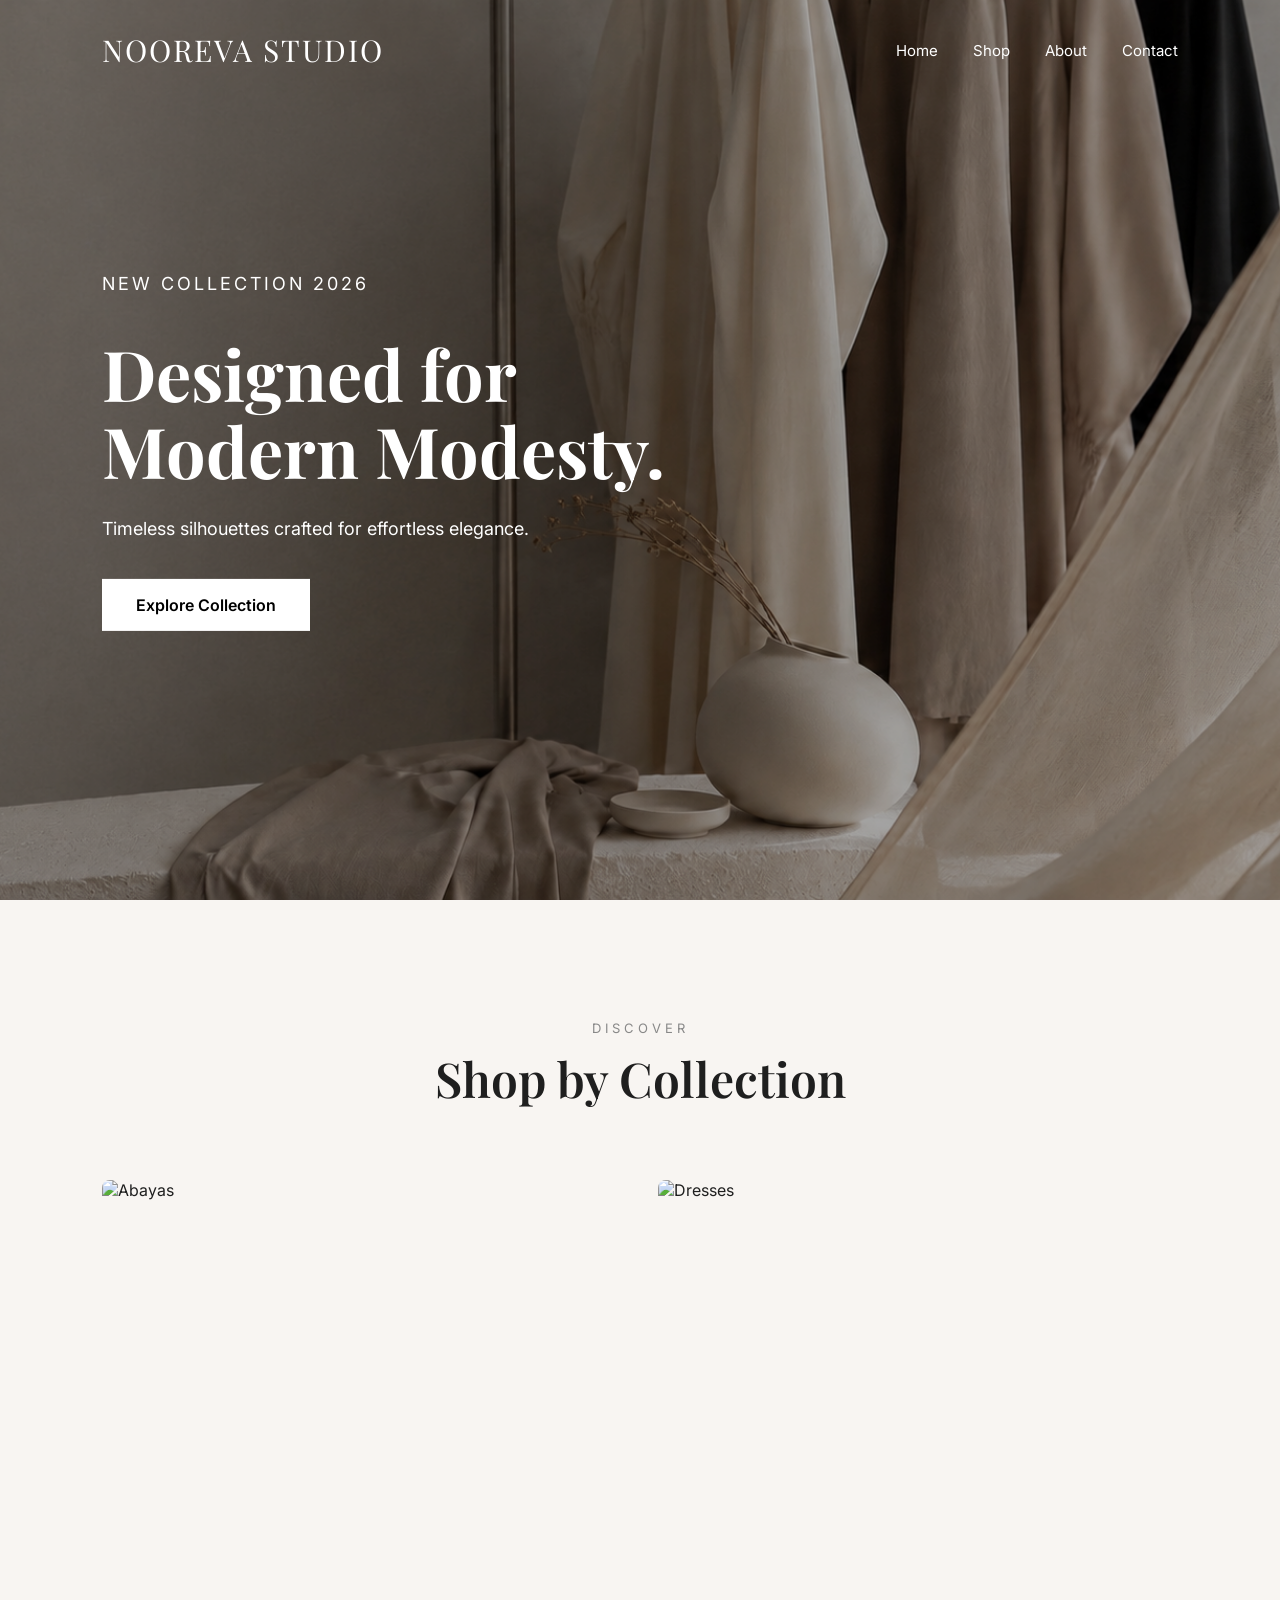
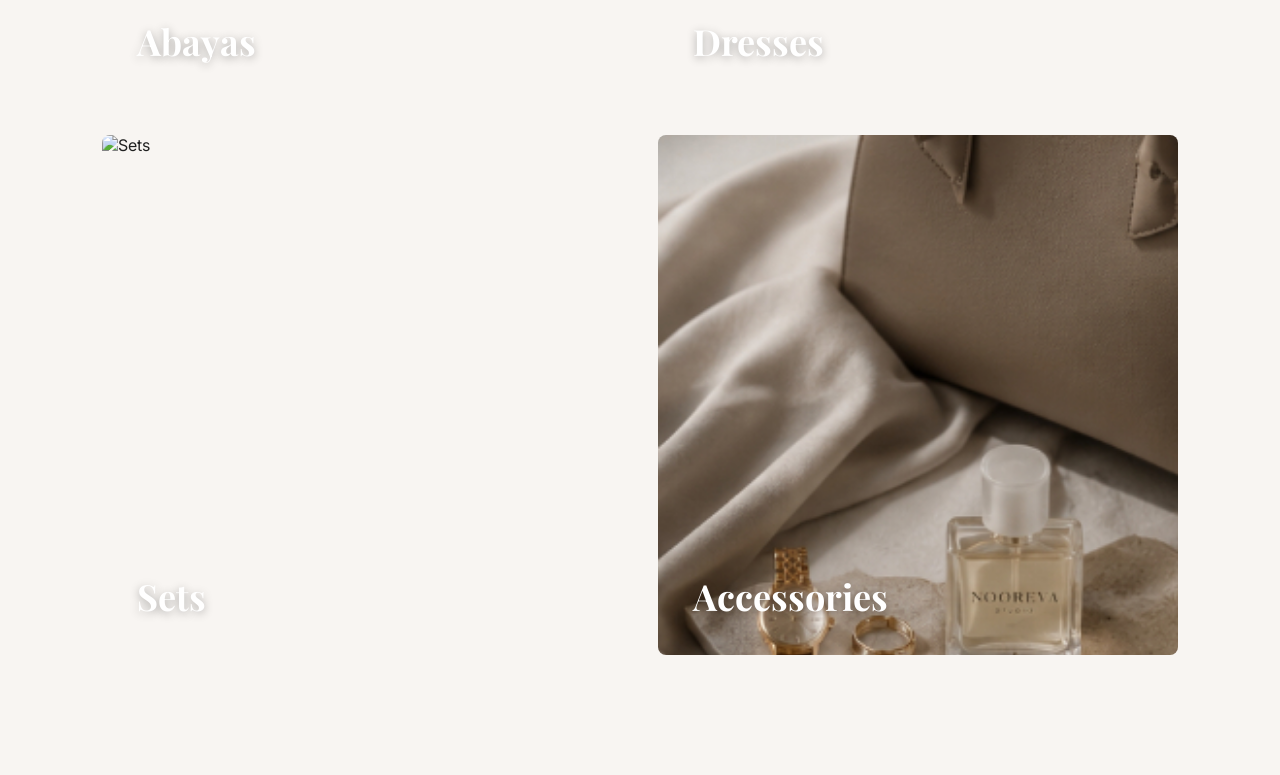
==== index.html @ ee617f83 "Update image sources for collection items" ====
<!DOCTYPE html>
<html lang="en">
<head>
    <meta charset="UTF-8">
    <meta name="viewport" content="width=device-width, initial-scale=1.0">

    <title>Nooreva Studio | Modern Modesty</title>

    <link rel="preconnect" href="https://fonts.googleapis.com">
    <link rel="preconnect" href="https://fonts.gstatic.com" crossorigin>

    <link href="https://fonts.googleapis.com/css2?family=Inter:wght@300;400;500;600&family=Playfair+Display:wght@500;600;700&display=swap" rel="stylesheet">

    <link rel="stylesheet" href="style.css">
</head>

<body>

<header>

    <div class="logo">
        NOOREVA STUDIO
    </div>

    <nav>

        <a href="index.html">Home</a>

        <a href="shop.html">Shop</a>

        <a href="about.html">About</a>

        <a href="contact.html">Contact</a>

    </nav>

</header>

<section class="hero">

    <img src="images/hero.jpg" class="hero-image">

    <div class="overlay"></div>

    <div class="hero-content">

        <p class="small-text">
            NEW COLLECTION 2026
        </p>

        <h1>
            Designed for Modern Modesty.
        </h1>

        <p>
            Timeless silhouettes crafted for effortless elegance.
        </p>

        <a href="shop.html" class="button">
            Explore Collection
        </a>

    </div>

</section>
<section class="collections">

    <div class="section-title">

        <p>DISCOVER</p>

        <h2>Shop by Collection</h2>

    </div>

    <div class="collection-grid">

        <div class="collection-card">
            <img src="images/collection1.jpg" alt="Abayas">
            <div class="collection-text">
                <h3>Abayas</h3>
            </div>
        </div>

        <div class="collection-card">
            <img src="images/collection2.jpg" alt="Dresses">
            <div class="collection-text">
                <h3>Dresses</h3>
            </div>
        </div>

        <div class="collection-card">
            <img src="images/collection3.jpg" alt="Sets">
            <div class="collection-text">
                <h3>Sets</h3>
            </div>
        </div>

        <div class="collection-card">
            <img src="images/collection4.jpg" alt="Accessories">
            <div class="collection-text">
                <h3>Accessories</h3>
            </div>
        </div>

    </div>

</section>
</body>
</html>
---- style.css ----
*{
margin:0;
padding:0;
box-sizing:border-box;
}

body{

font-family:Inter,sans-serif;

background:#F8F5F2;

color:#1F1F1F;

}

header{

position:absolute;

width:100%;

display:flex;

justify-content:space-between;

align-items:center;

padding:30px 8%;

z-index:100;

}

.logo{

font-family:"Playfair Display",serif;

font-size:30px;

letter-spacing:2px;

color:white;

}

nav{

display:flex;

gap:35px;

}

nav a{

text-decoration:none;

color:white;

font-size:15px;

transition:.3s;

}

nav a:hover{

opacity:.7;

}

.hero{

position:relative;

height:100vh;

overflow:hidden;

}

.hero-image{

width:100%;

height:100%;

object-fit:cover;

}

.overlay{

position:absolute;

inset:0;

background:rgba(0,0,0,.35);

}

.hero-content{

position:absolute;

top:50%;

left:8%;

transform:translateY(-50%);

max-width:650px;

color:white;

}

.small-text{

letter-spacing:3px;

margin-bottom:20px;

font-size:13px;

}

.hero h1{

font-family:"Playfair Display",serif;

font-size:70px;

line-height:1.1;

margin-bottom:25px;

}

.hero p{

font-size:18px;

margin-bottom:35px;

line-height:1.7;

}

.button{

display:inline-block;

padding:16px 34px;

background:white;

color:black;

text-decoration:none;

font-weight:600;

transition:.35s;

}

.button:hover{

background:#B08D57;

color:white;

}

@media(max-width:768px){

header{

flex-direction:column;

gap:20px;

}

nav{

gap:15px;

flex-wrap:wrap;

justify-content:center;

}

.hero h1{

font-size:42px;

}

.hero-content{

left:6%;

right:6%;

}

}

/* COLLECTIONS */

.collections{

    padding:120px 8%;

    background:#F8F5F2;

}

.section-title{

    text-align:center;

    margin-bottom:70px;

}

.section-title p{

    letter-spacing:4px;

    font-size:13px;

    color:#888;

    margin-bottom:10px;

}

.section-title h2{

    font-family:"Playfair Display",serif;

    font-size:48px;

    font-weight:600;

}

.collection-grid{

    display:grid;

    grid-template-columns:repeat(2,1fr);

    gap:35px;

}

.collection-card{

    position:relative;

    overflow:hidden;

    cursor:pointer;

    border-radius:8px;

}

.collection-card img{

    width:100%;

    height:520px;

    object-fit:cover;

    transition:.6s;

    display:block;

}

.collection-card:hover img{

    transform:scale(1.08);

}

.collection-text{

    position:absolute;

    left:35px;

    bottom:35px;

    color:white;

}

.collection-text h3{

    font-family:"Playfair Display",serif;

    font-size:36px;

    text-shadow:0 2px 10px rgba(0,0,0,.3);

}

@media(max-width:900px){

.collection-grid{

grid-template-columns:1fr;

}

.collection-card img{

height:420px;

}

}
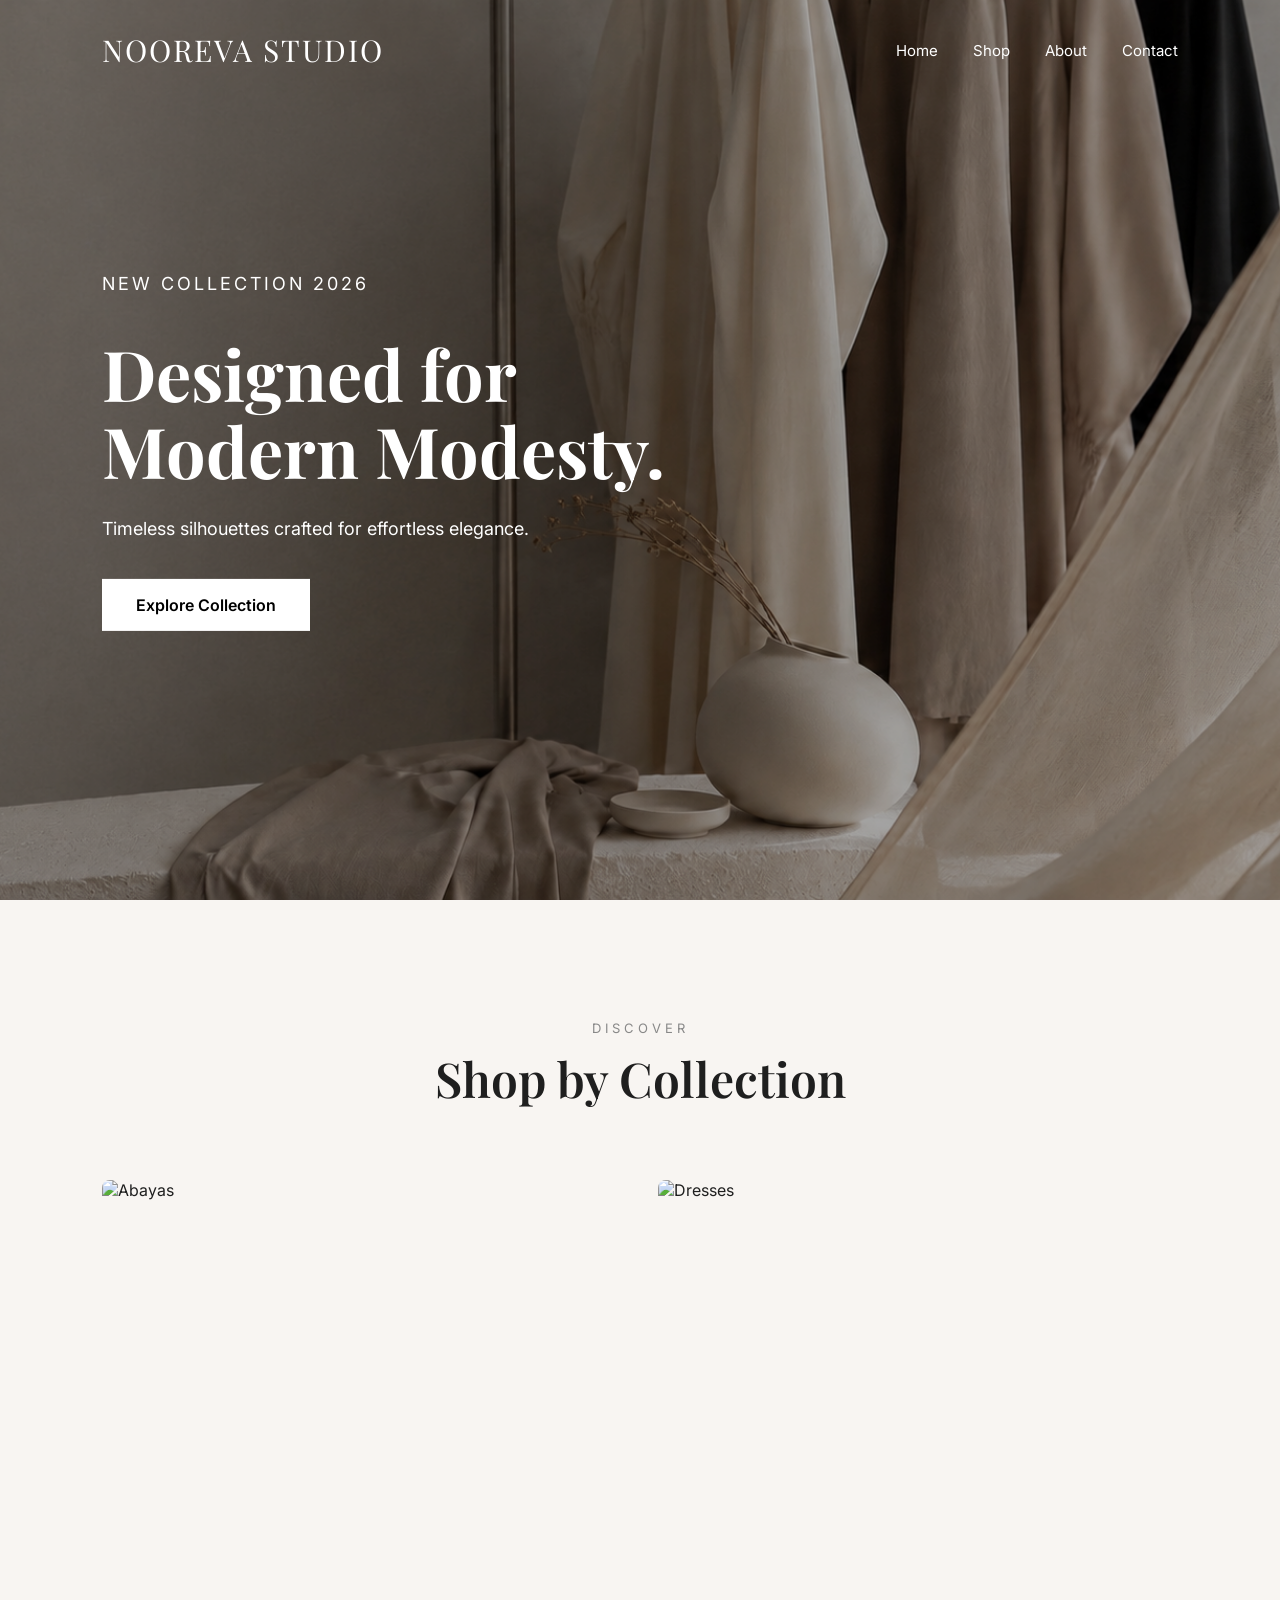
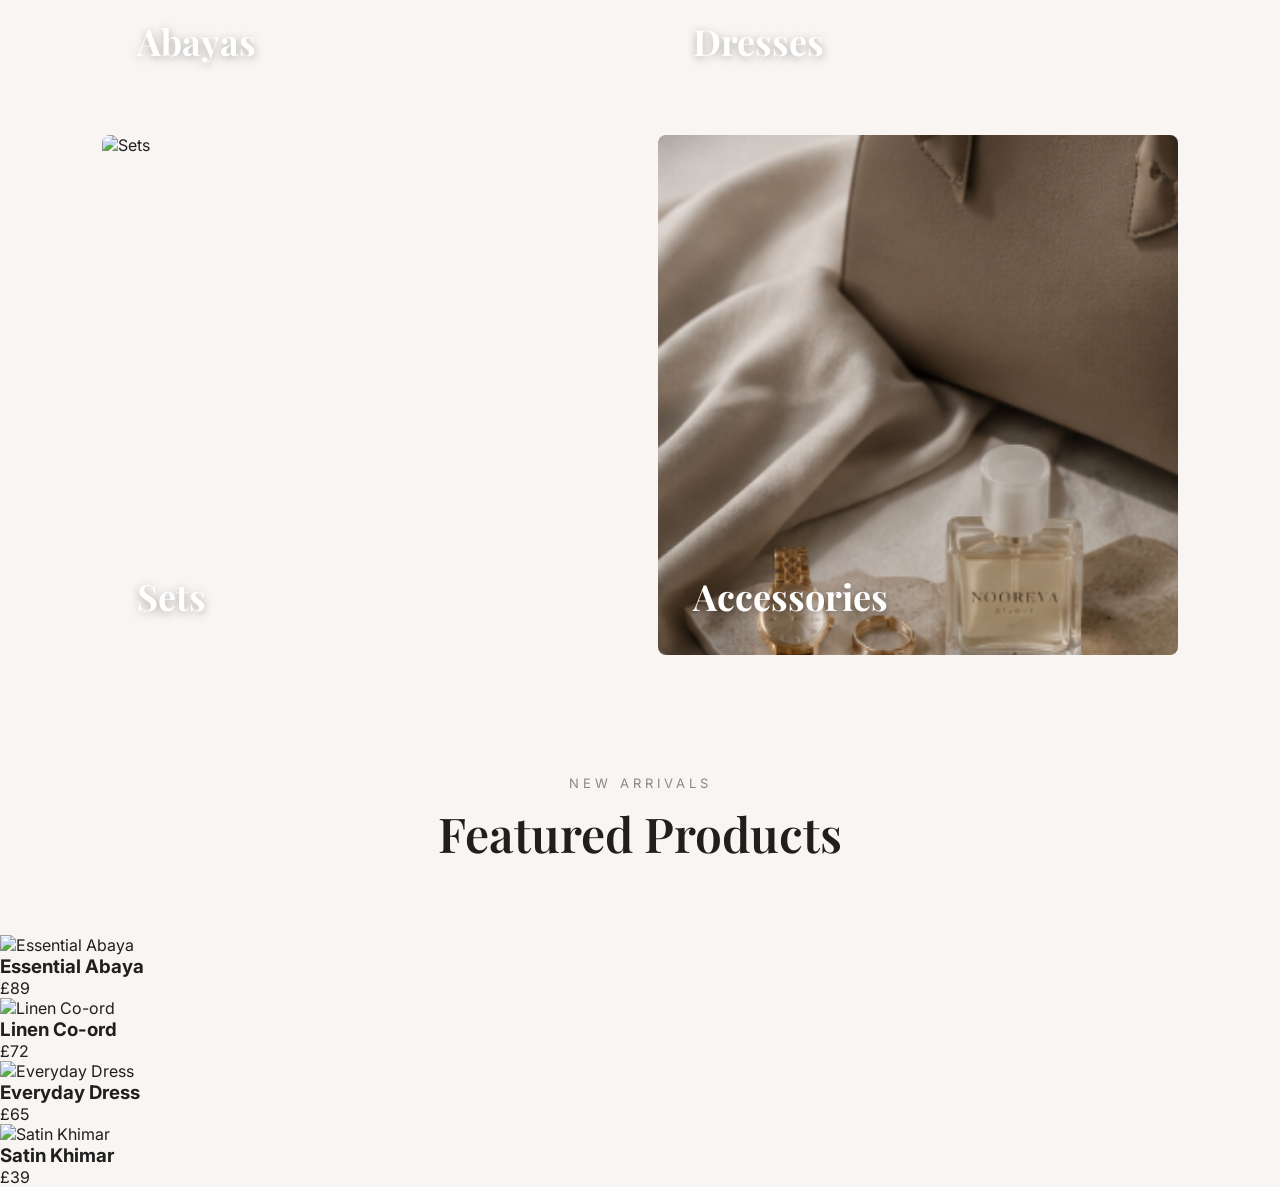
==== commit 1aeeeac5: "Add new arrivals section with featured products" ====
--- a/index.html
+++ b/index.html
@@ -106,5 +106,41 @@
     </div>
 
 </section>
+<section class="products">
+
+    <div class="section-title">
+        <p>NEW ARRIVALS</p>
+        <h2>Featured Products</h2>
+    </div>
+
+    <div class="product-grid">
+
+        <div class="product-card">
+            <img src="images/product1.jpg" alt="Essential Abaya">
+            <h3>Essential Abaya</h3>
+            <p>£89</p>
+        </div>
+
+        <div class="product-card">
+            <img src="images/product2.jpg" alt="Linen Co-ord">
+            <h3>Linen Co-ord</h3>
+            <p>£72</p>
+        </div>
+
+        <div class="product-card">
+            <img src="images/product3.jpg" alt="Everyday Dress">
+            <h3>Everyday Dress</h3>
+            <p>£65</p>
+        </div>
+
+        <div class="product-card">
+            <img src="images/product4.jpg" alt="Satin Khimar">
+            <h3>Satin Khimar</h3>
+            <p>£39</p>
+        </div>
+
+    </div>
+
+</section>
 </body>
 </html>
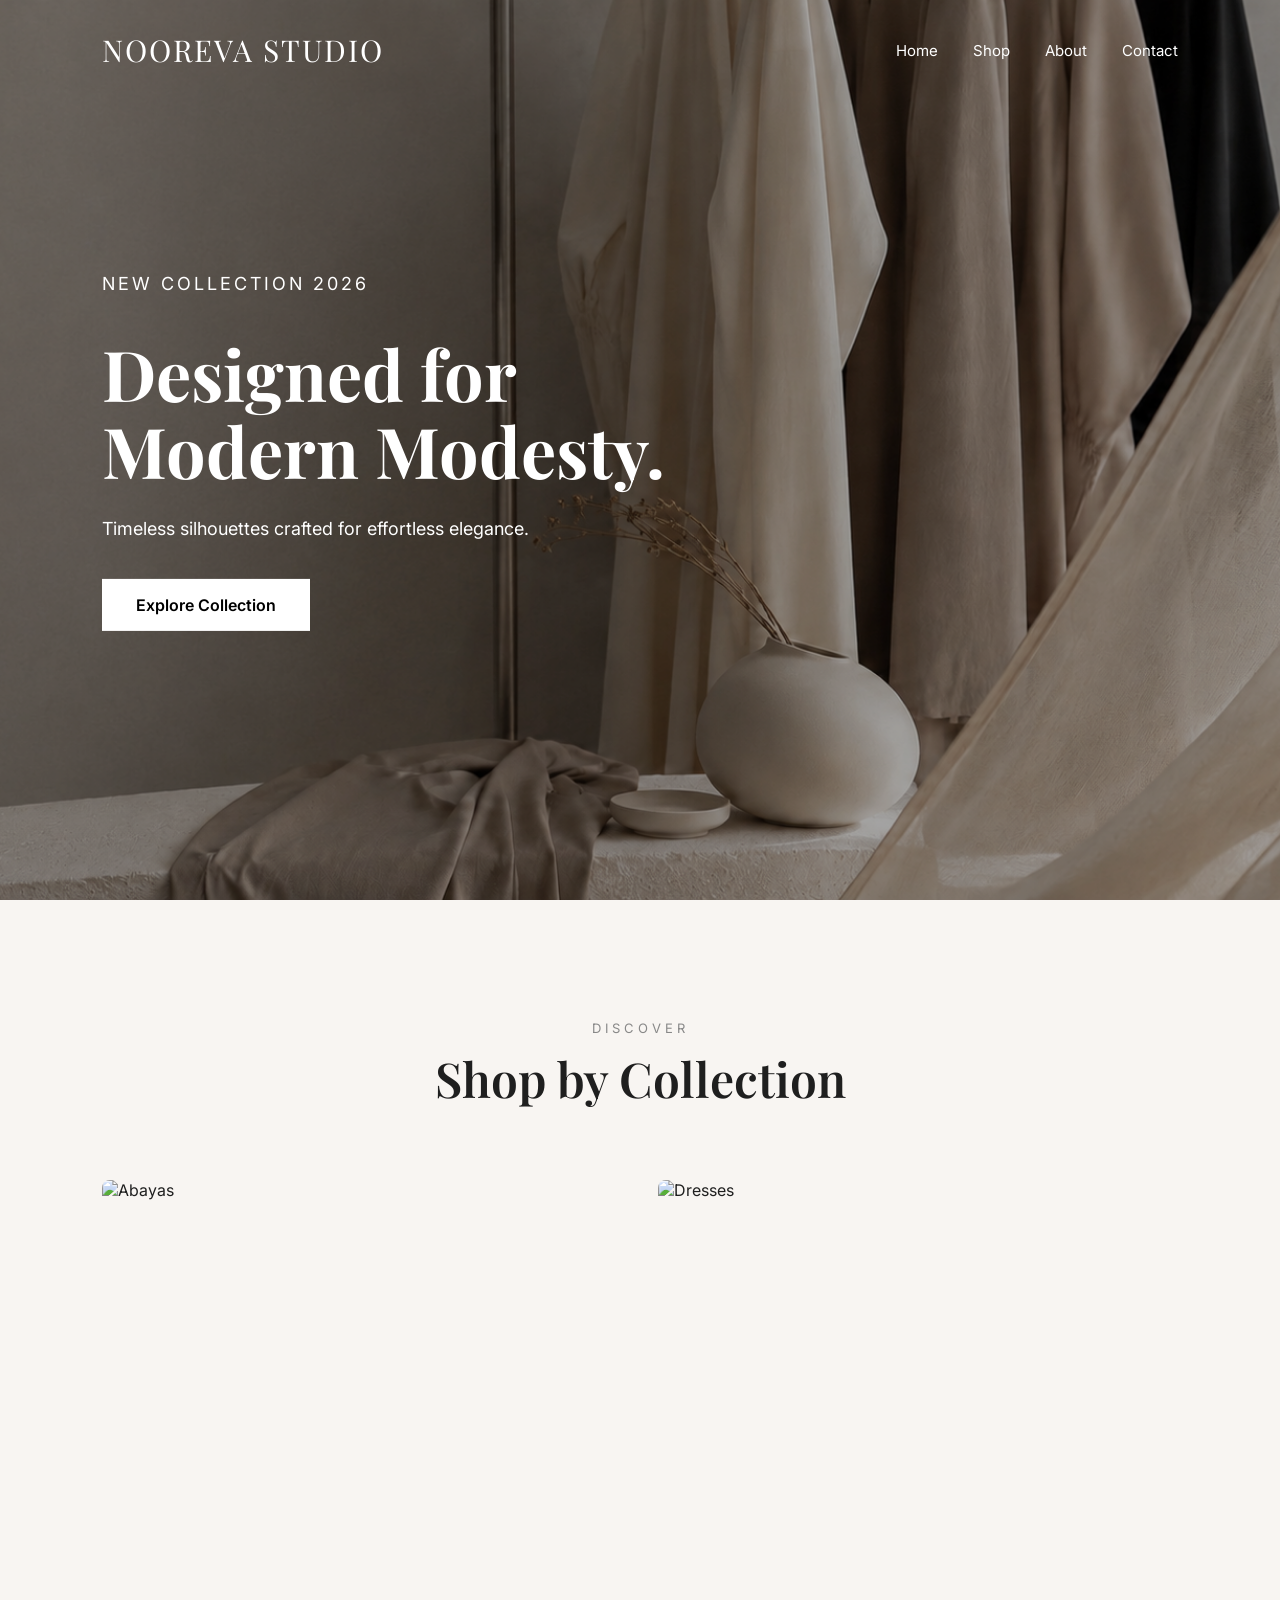
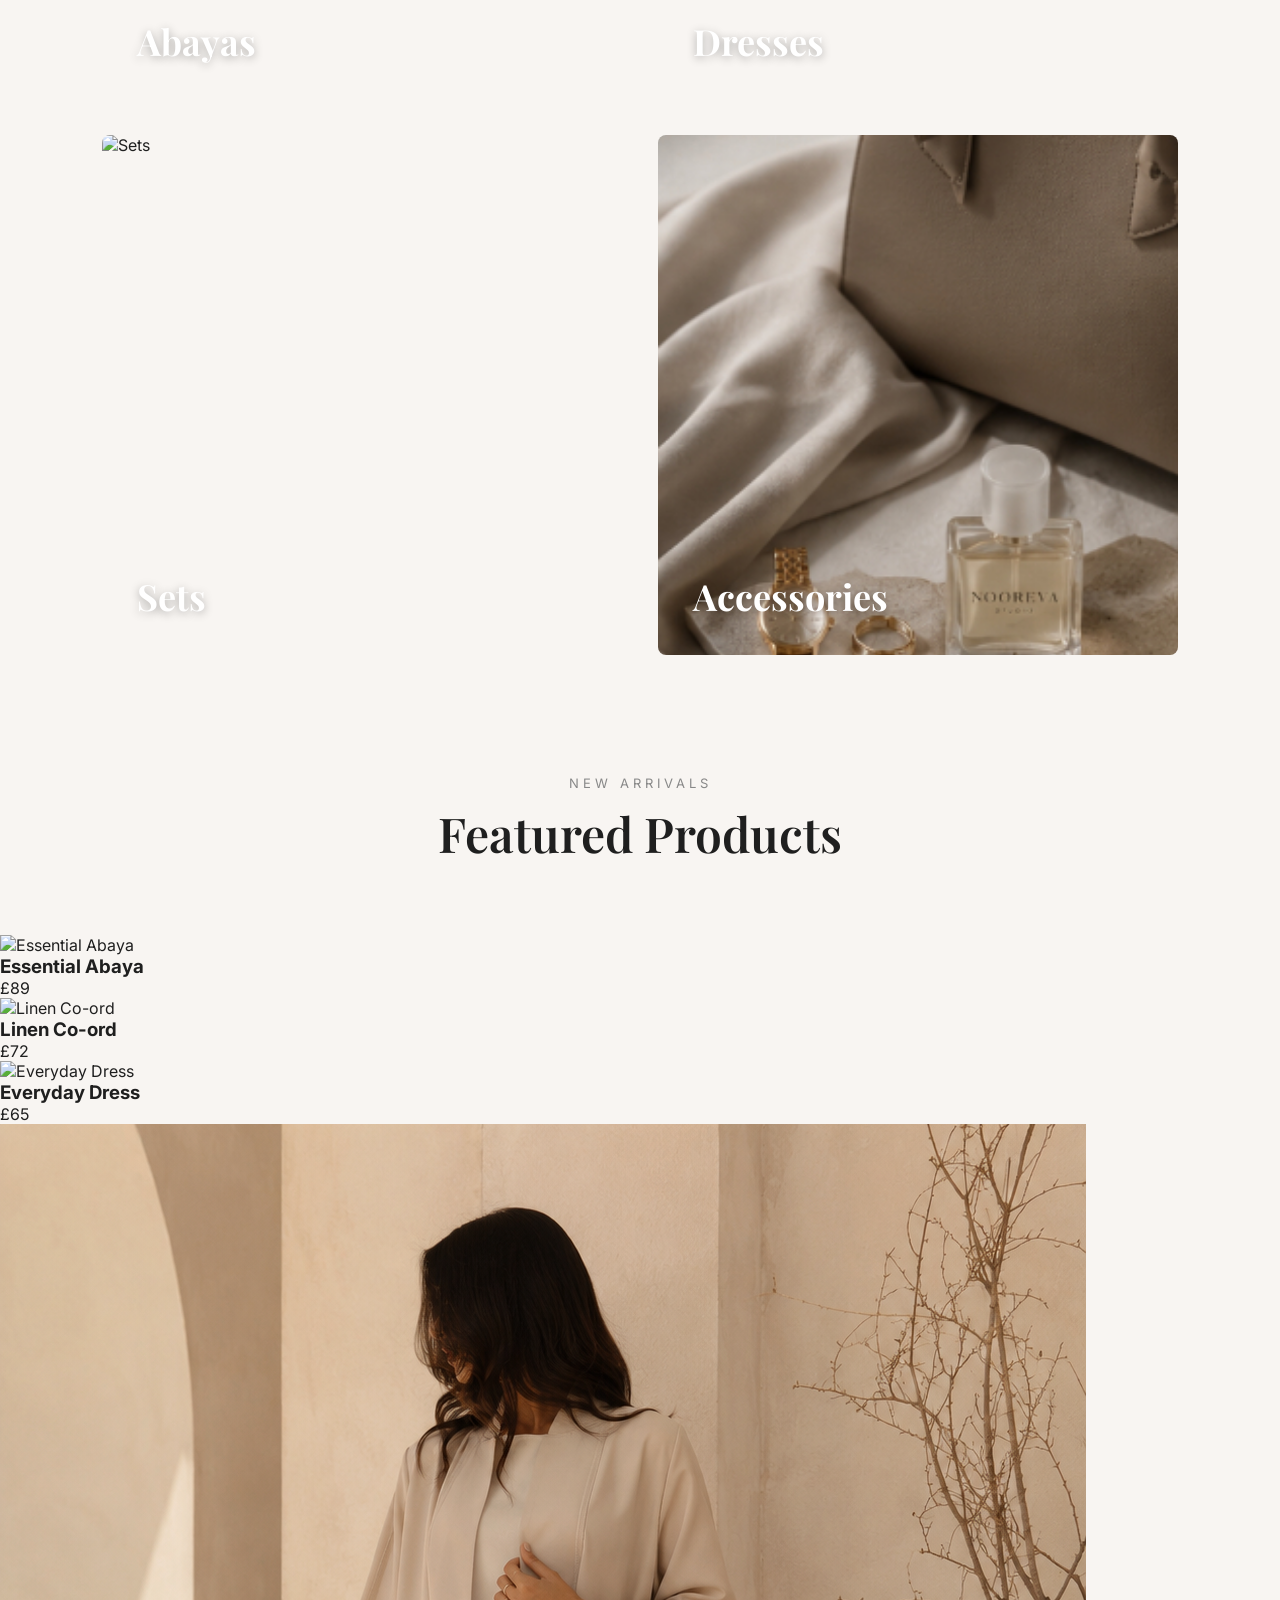
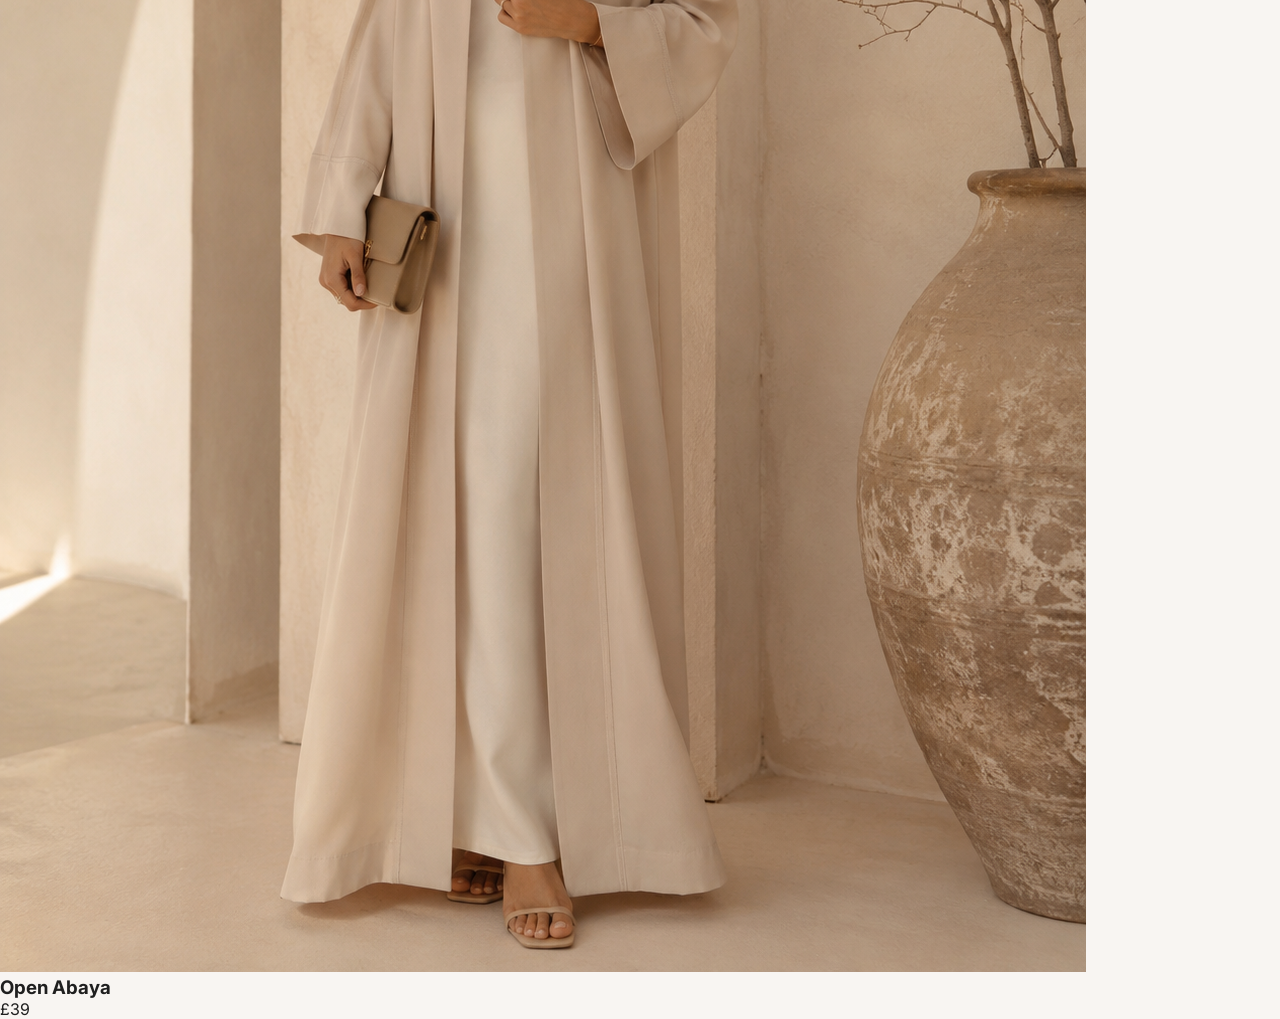
==== commit 03e55283: "Update product images and titles in index.html" ====
--- a/index.html
+++ b/index.html
@@ -116,26 +116,26 @@
     <div class="product-grid">
 
         <div class="product-card">
-            <img src="images/product1.jpg" alt="Essential Abaya">
+            <img src="images/image1.jpg" alt="Essential Abaya">
             <h3>Essential Abaya</h3>
             <p>£89</p>
         </div>
 
         <div class="product-card">
-            <img src="images/product2.jpg" alt="Linen Co-ord">
+            <img src="images/image2.jpg" alt="Linen Co-ord">
             <h3>Linen Co-ord</h3>
             <p>£72</p>
         </div>
 
         <div class="product-card">
-            <img src="images/product3.jpg" alt="Everyday Dress">
+            <img src="images/image3.jpg" alt="Everyday Dress">
             <h3>Everyday Dress</h3>
             <p>£65</p>
         </div>
 
         <div class="product-card">
-            <img src="images/product4.jpg" alt="Satin Khimar">
-            <h3>Satin Khimar</h3>
+            <img src="images/image4.jpg" alt="Open Abaya">
+            <h3>Open Abaya</h3>
             <p>£39</p>
         </div>
 
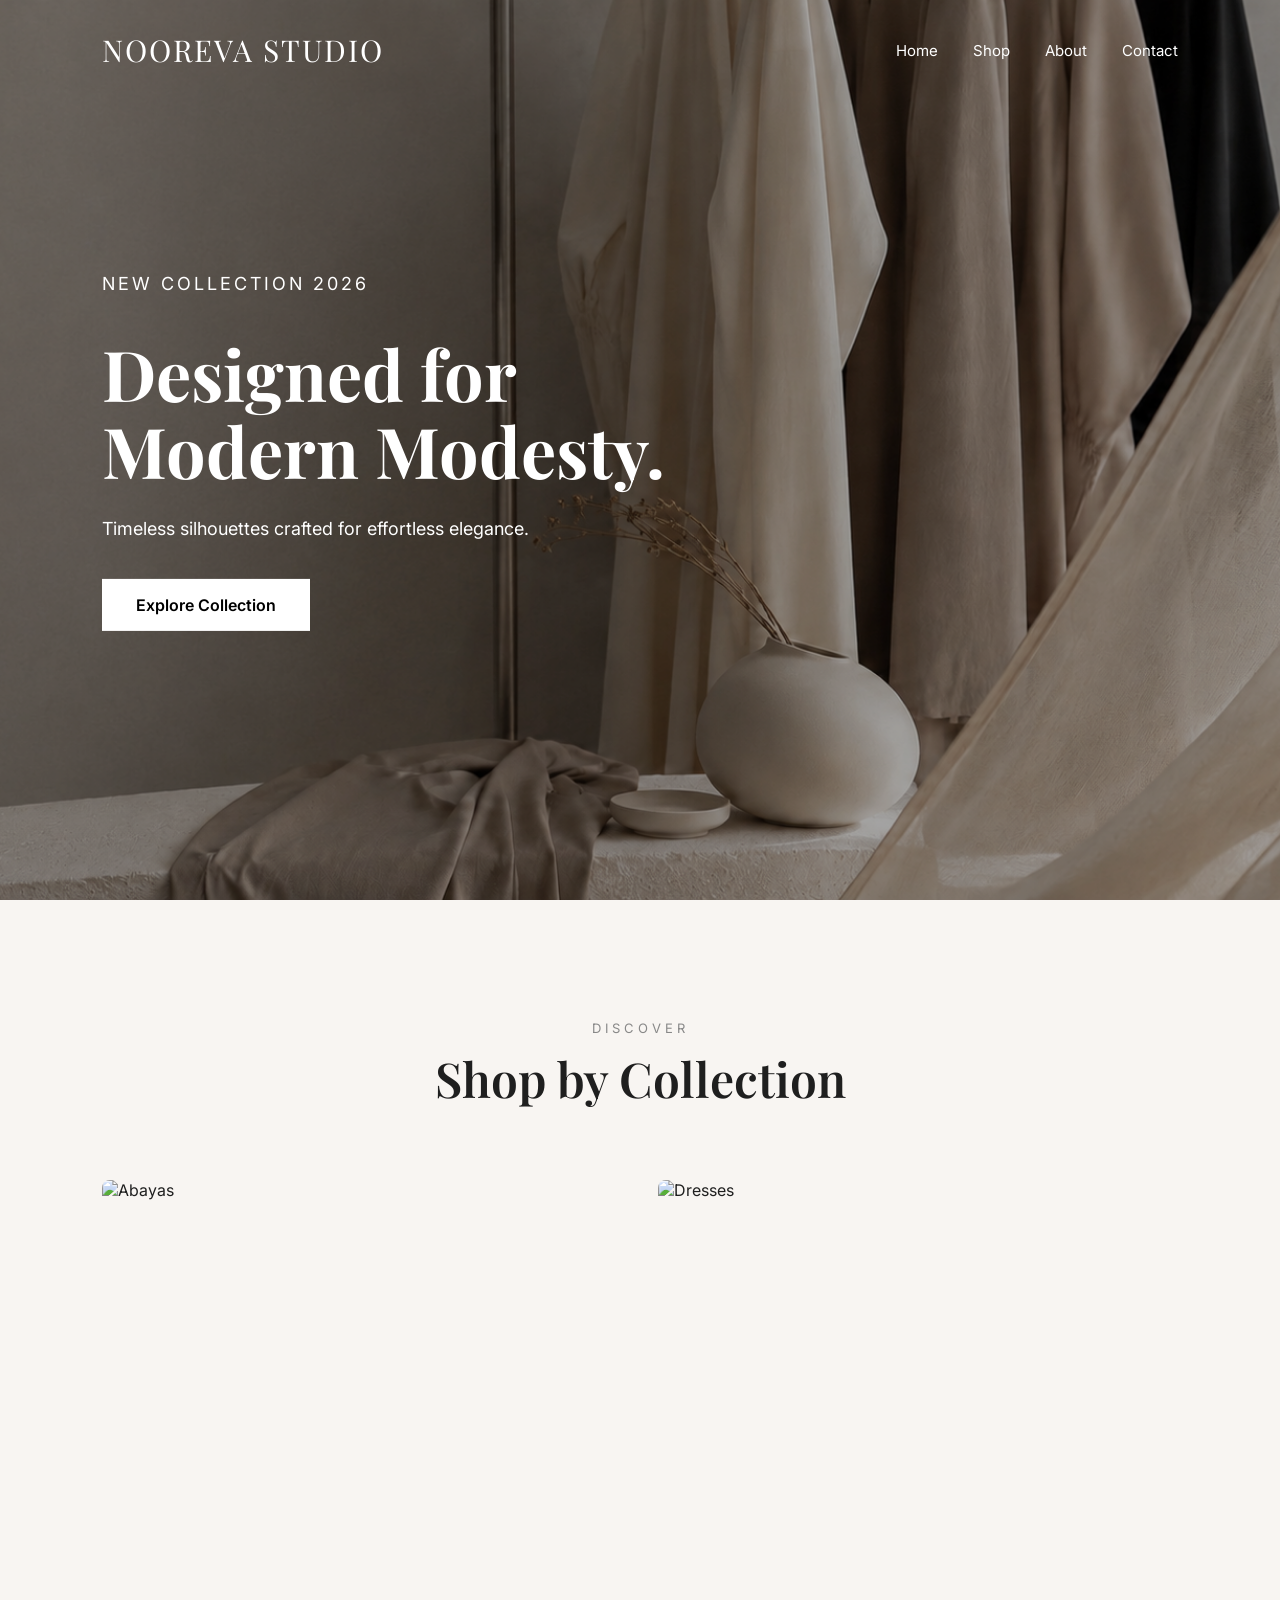
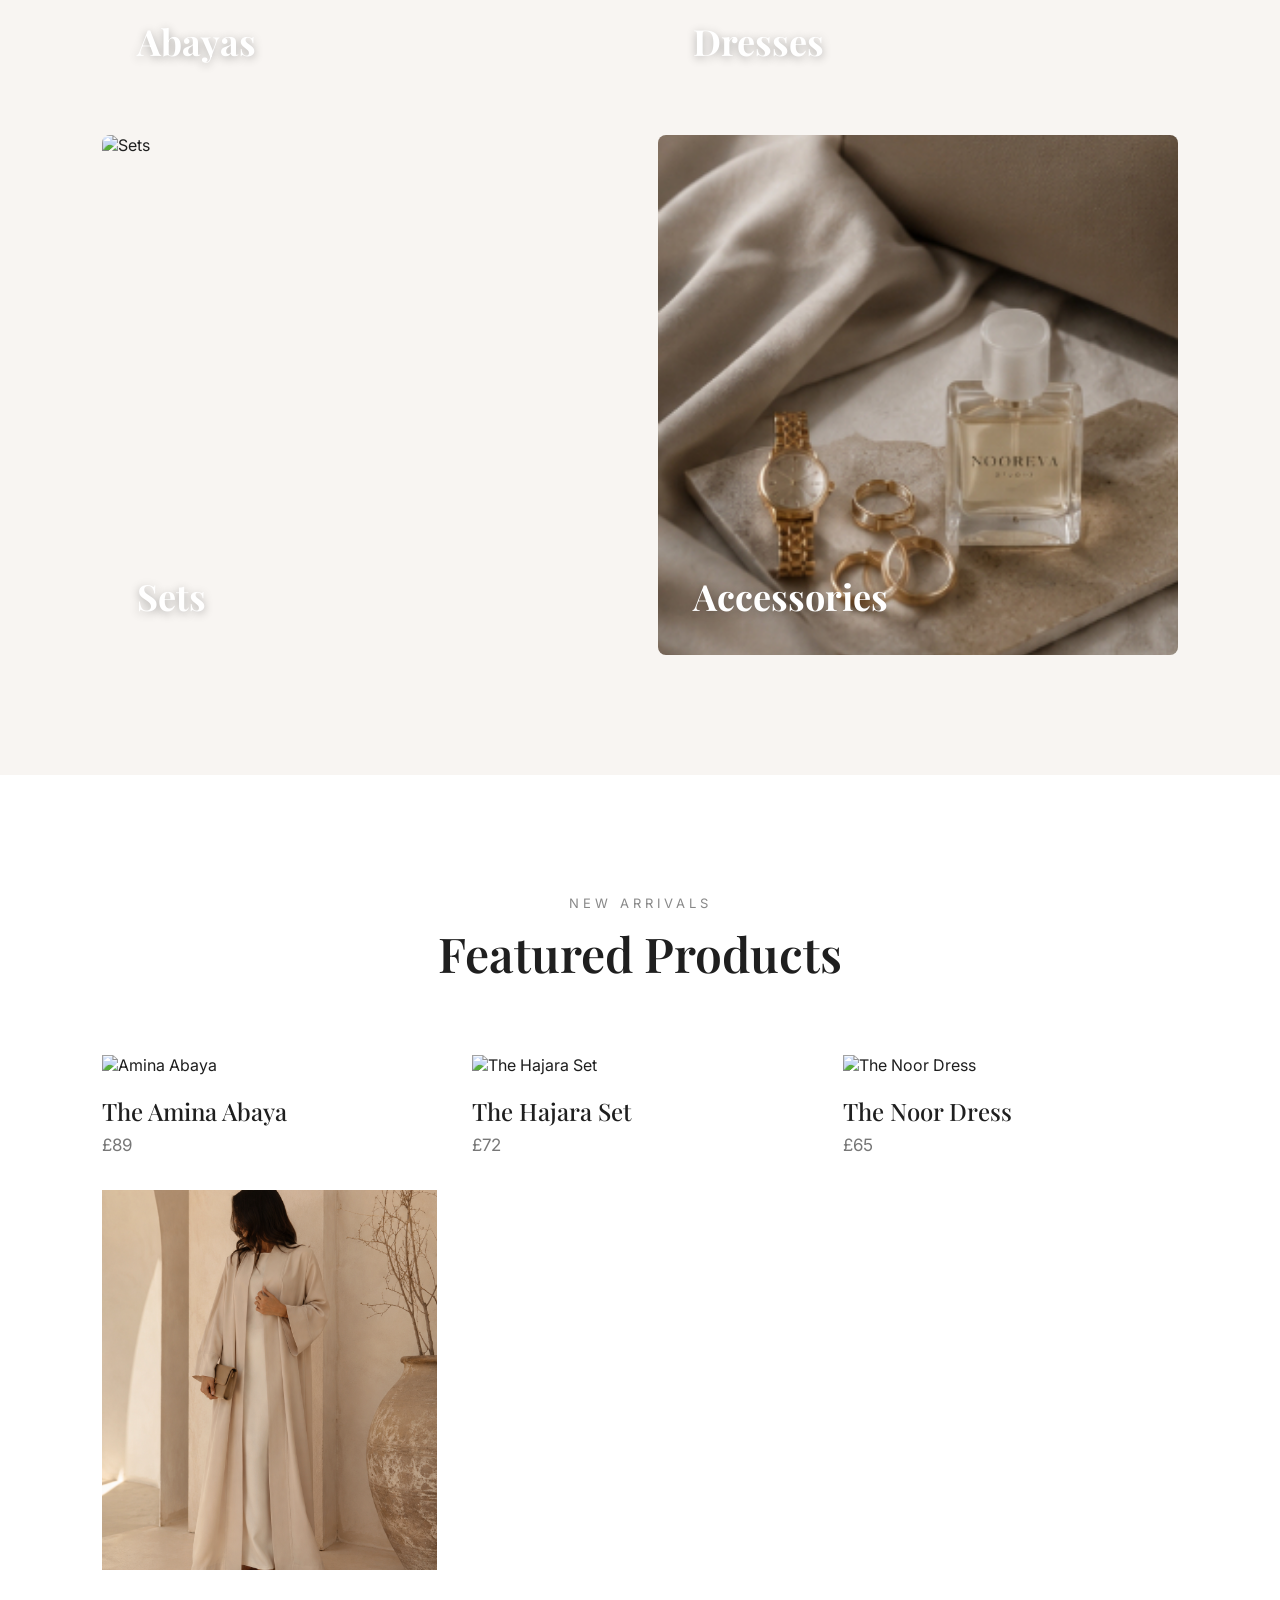
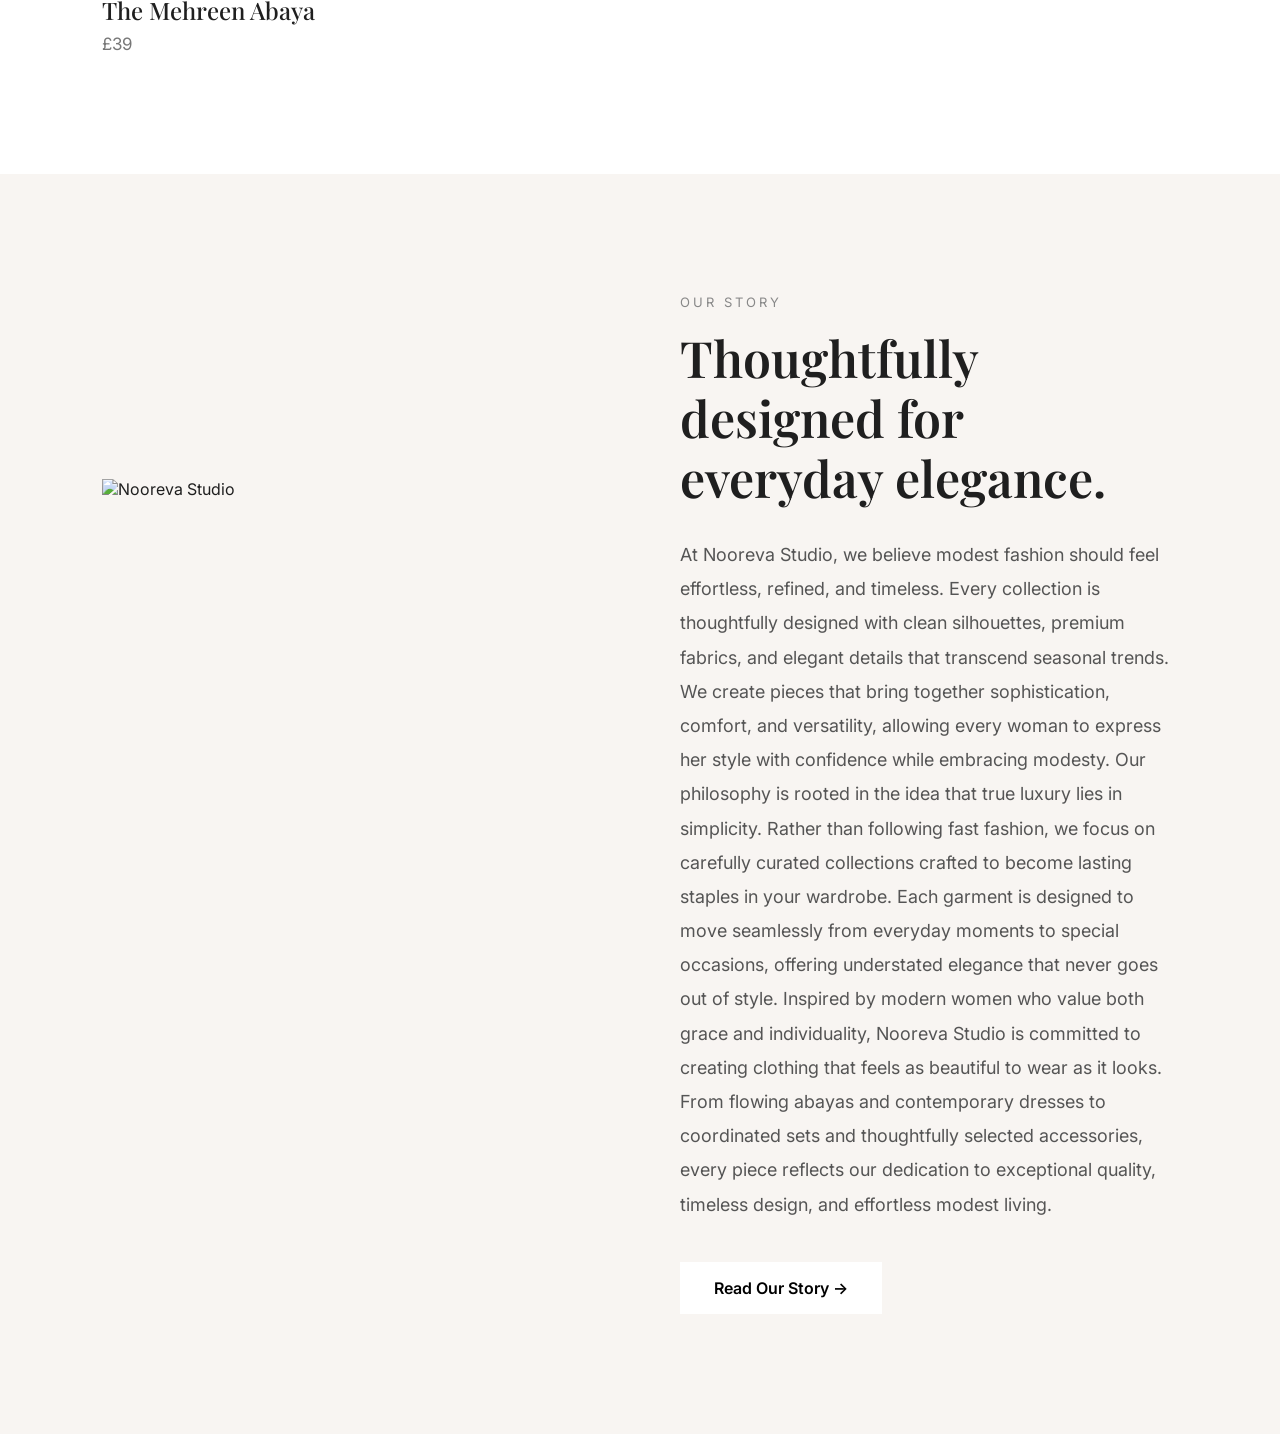
==== commit 14ad1567: "Modify story section with new image and text Updated the story section by replacing the image and re" ====
--- a/index.html
+++ b/index.html
@@ -116,31 +116,62 @@
     <div class="product-grid">
 
         <div class="product-card">
-            <img src="images/image1.jpg" alt="Essential Abaya">
-            <h3>Essential Abaya</h3>
+            <img src="images/image1.jpg" alt="Amina Abaya">
+            <h3>The Amina Abaya</h3>
             <p>£89</p>
         </div>
 
         <div class="product-card">
-            <img src="images/image2.jpg" alt="Linen Co-ord">
-            <h3>Linen Co-ord</h3>
+            <img src="images/image2.jpg" alt="The Hajara Set">
+            <h3>The Hajara Set</h3>
             <p>£72</p>
         </div>
 
         <div class="product-card">
-            <img src="images/image3.jpg" alt="Everyday Dress">
-            <h3>Everyday Dress</h3>
+            <img src="images/image3.jpg" alt="The Noor Dress">
+            <h3>The Noor Dress</h3>
             <p>£65</p>
         </div>
 
         <div class="product-card">
-            <img src="images/image4.jpg" alt="Open Abaya">
-            <h3>Open Abaya</h3>
+            <img src="images/image4.jpg" alt="The Mehreen Abaya">
+            <h3>The Mehreen Abaya</h3>
             <p>£39</p>
         </div>
 
     </div>
 
 </section>
+<section class="story">
+
+    <div class="story-image">
+        <img src="images/brand-story.jpg" alt="Nooreva Studio">
+    </div>
+
+    <div class="story-content">
+
+        <p class="story-small">
+            OUR STORY
+        </p>
+
+        <h2>
+            Thoughtfully designed for everyday elegance.
+        </h2>
+
+        <p class="story-text">
+            At Nooreva Studio, we believe modest fashion should feel effortless, refined, and timeless. Every collection is thoughtfully designed with clean silhouettes, premium fabrics, and elegant details that transcend seasonal trends. We create pieces that bring together sophistication, comfort, and versatility, allowing every woman to express her style with confidence while embracing modesty.
+            
+
+Our philosophy is rooted in the idea that true luxury lies in simplicity. Rather than following fast fashion, we focus on carefully curated collections crafted to become lasting staples in your wardrobe. Each garment is designed to move seamlessly from everyday moments to special occasions, offering understated elegance that never goes out of style.
+            
+
+Inspired by modern women who value both grace and individuality, Nooreva Studio is committed to creating clothing that feels as beautiful to wear as it looks. From flowing abayas and contemporary dresses to coordinated sets and thoughtfully selected accessories, every piece reflects our dedication to exceptional quality, timeless design, and effortless modest living.
+        </p>
+
+        <a href="about.html" class="button">
+            Read Our Story →
+        </a>
+
+</section>
 </body>
 </html>
--- a/style.css
+++ b/style.css
@@ -329,3 +329,131 @@
 }
 
 }
+/* FEATURED PRODUCTS */
+
+.products {
+    padding: 120px 8%;
+    background: white;
+}
+
+.product-grid {
+    display: grid;
+    grid-template-columns: repeat(auto-fit, minmax(250px,1fr));
+    gap: 35px;
+}
+
+.product-card {
+    transition: 0.35s;
+    cursor: pointer;
+}
+
+.product-card:hover {
+    transform: translateY(-8px);
+}
+
+.product-card img {
+    width: 100%;
+    height: 380px;
+    object-fit: cover;
+    transition: 0.5s;
+}
+
+.product-card:hover img {
+    transform: scale(1.05);
+}
+
+.product-card h3 {
+    margin-top: 20px;
+    font-family: "Playfair Display", serif;
+    font-size: 24px;
+    font-weight: 500;
+}
+
+.product-card p {
+    margin-top: 8px;
+    color: #777;
+    font-size: 17px;
+}
+/* STORY SECTION */
+
+.story{
+
+display:grid;
+
+grid-template-columns:1fr 1fr;
+
+align-items:center;
+
+gap:80px;
+
+padding:120px 8%;
+
+background:#F8F5F2;
+
+}
+
+.story img{
+
+width:100%;
+
+height:650px;
+
+object-fit:cover;
+
+display:block;
+
+}
+
+.story-small{
+
+letter-spacing:3px;
+
+font-size:13px;
+
+color:#888;
+
+margin-bottom:18px;
+
+}
+
+.story h2{
+
+font-family:"Playfair Display",serif;
+
+font-size:50px;
+
+font-weight:600;
+
+line-height:1.2;
+
+margin-bottom:30px;
+
+}
+
+.story-text{
+
+font-size:18px;
+
+line-height:1.9;
+
+margin-bottom:40px;
+
+color:#555;
+
+}
+
+@media(max-width:900px){
+
+.story{
+
+grid-template-columns:1fr;
+
+}
+
+.story img{
+
+height:450px;
+
+}
+
+}
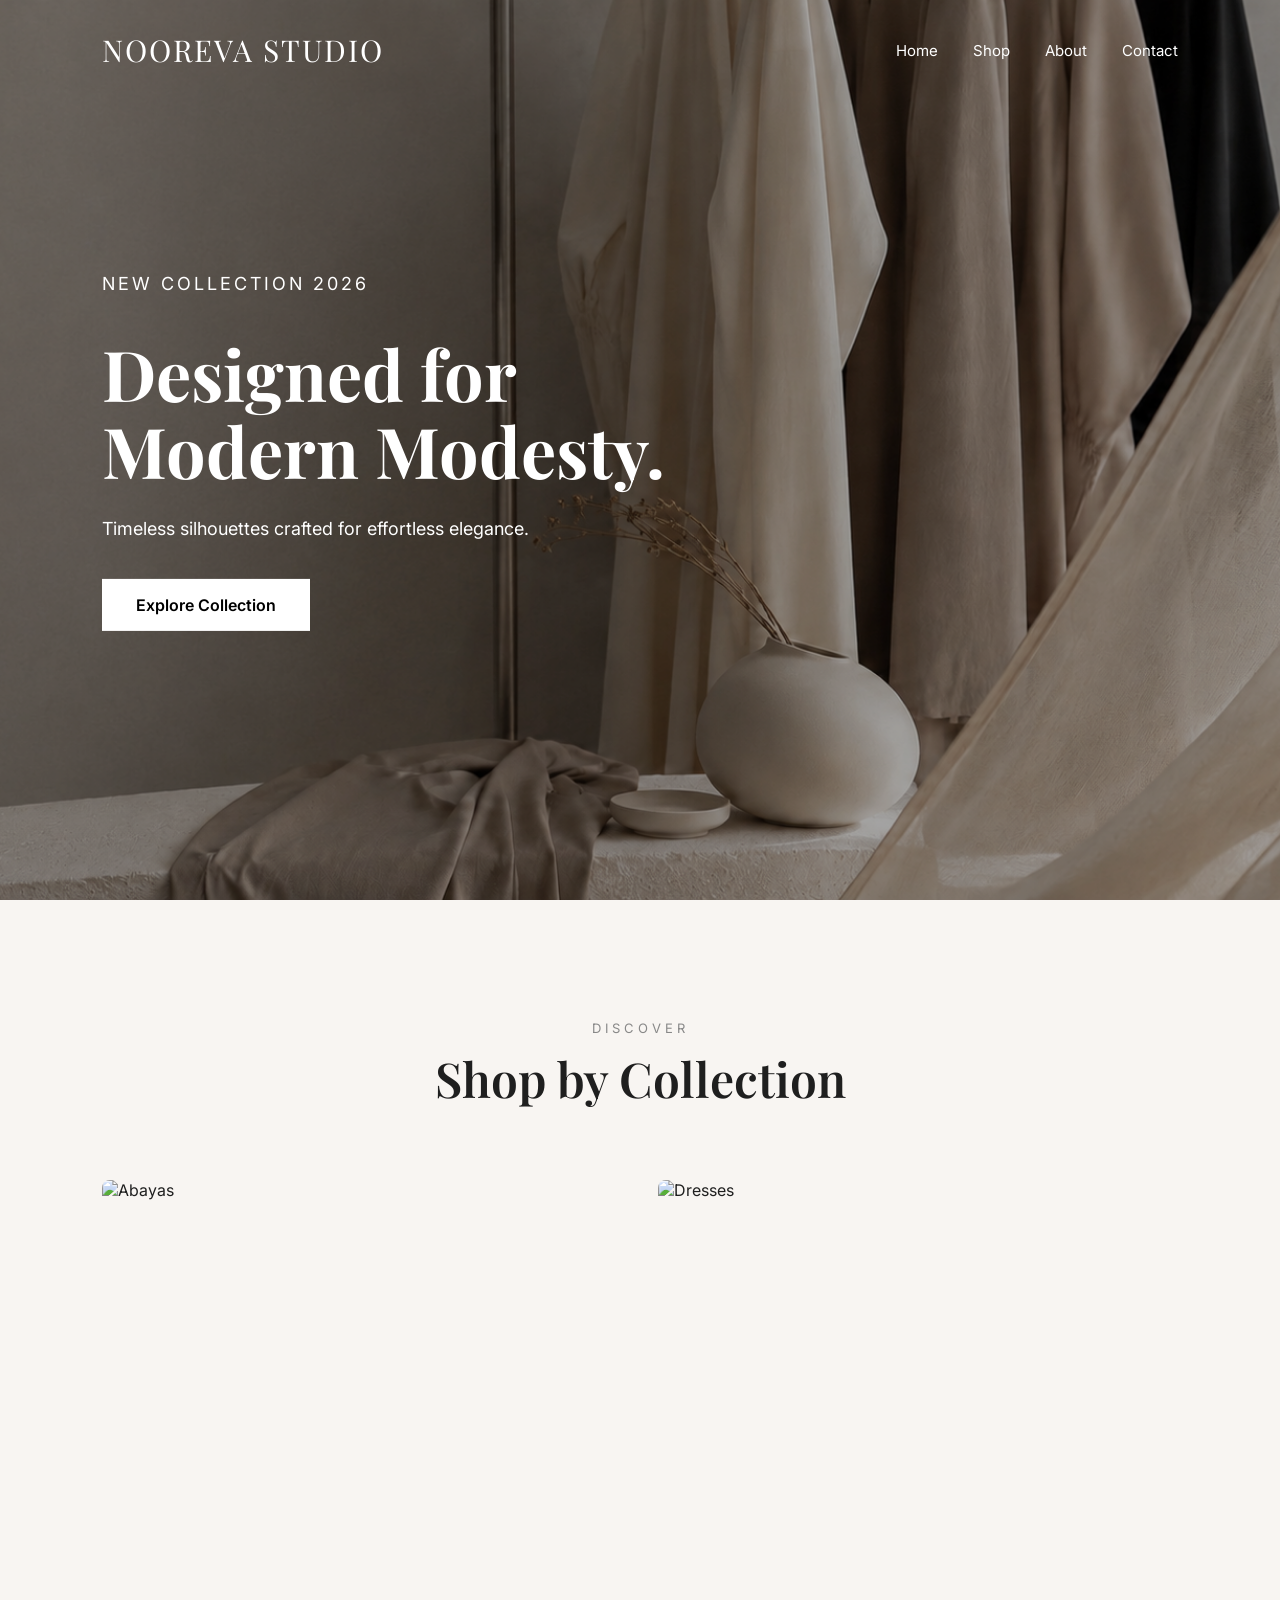
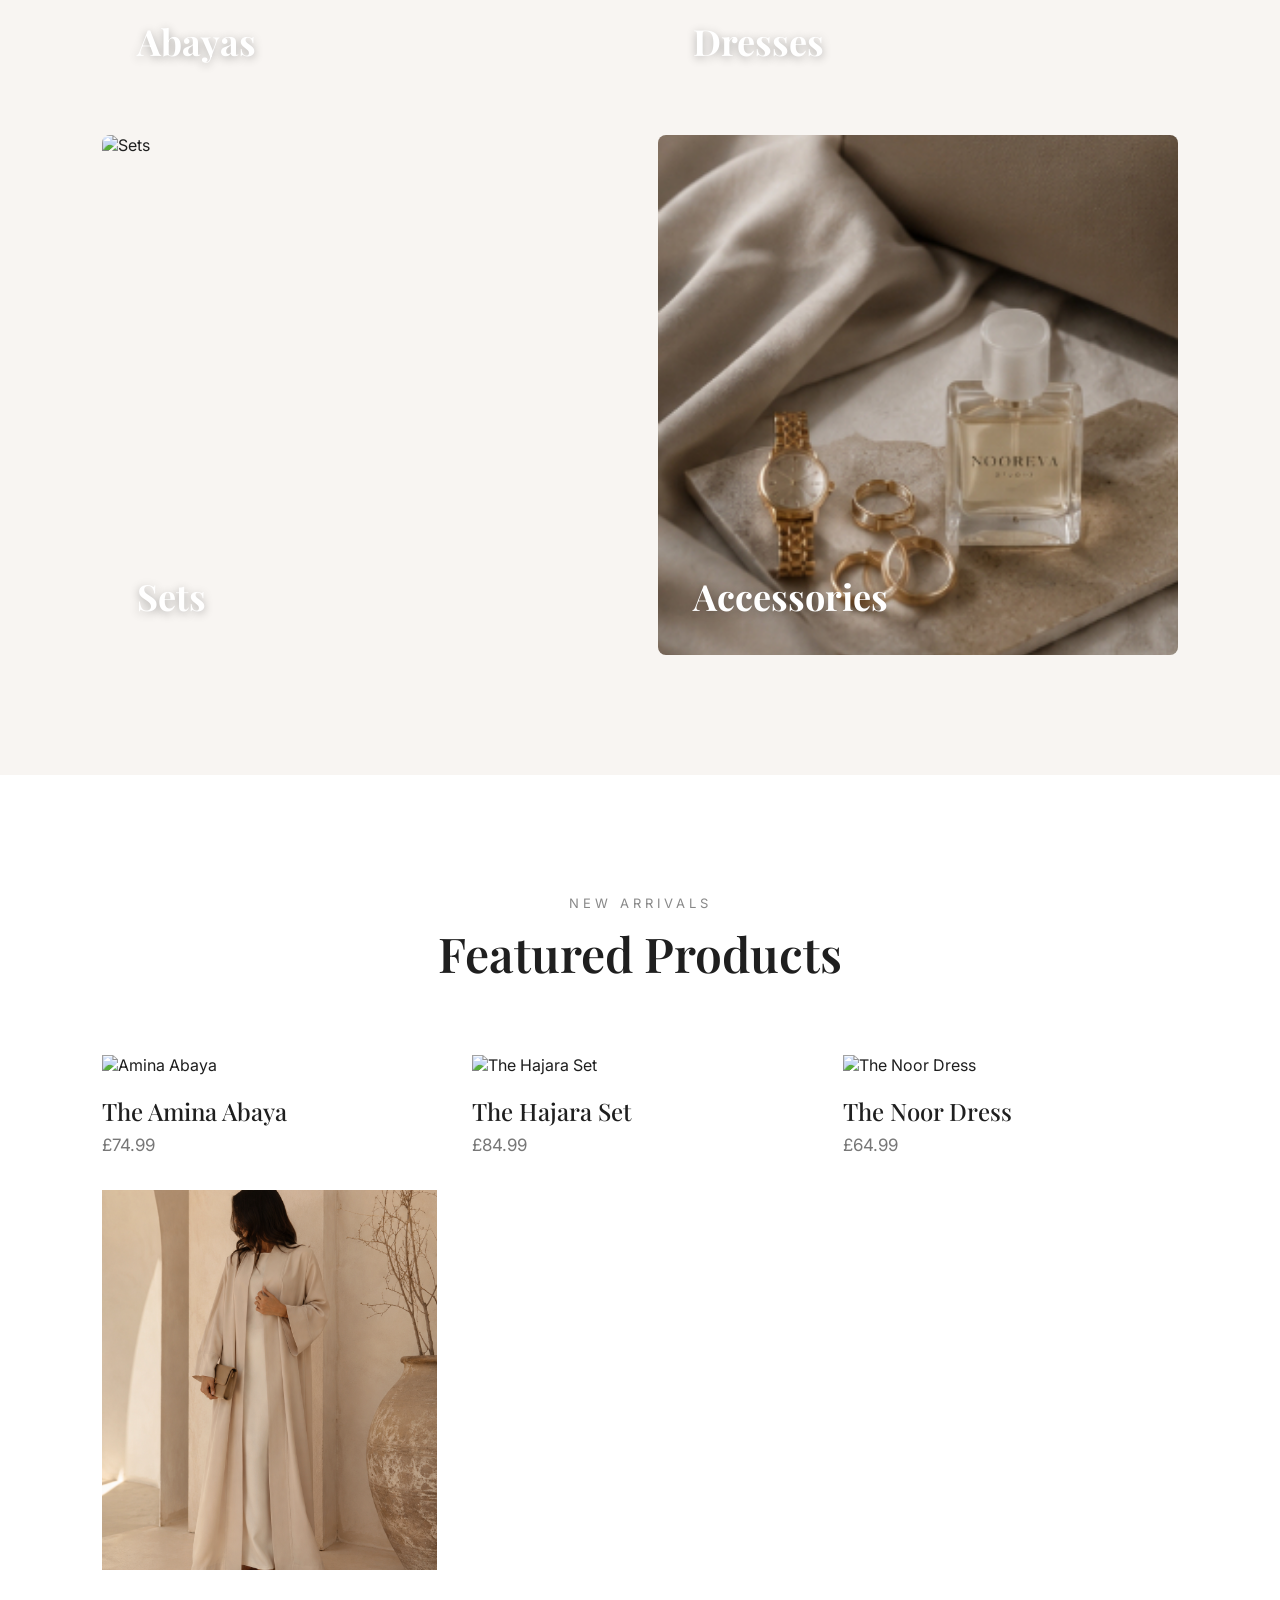
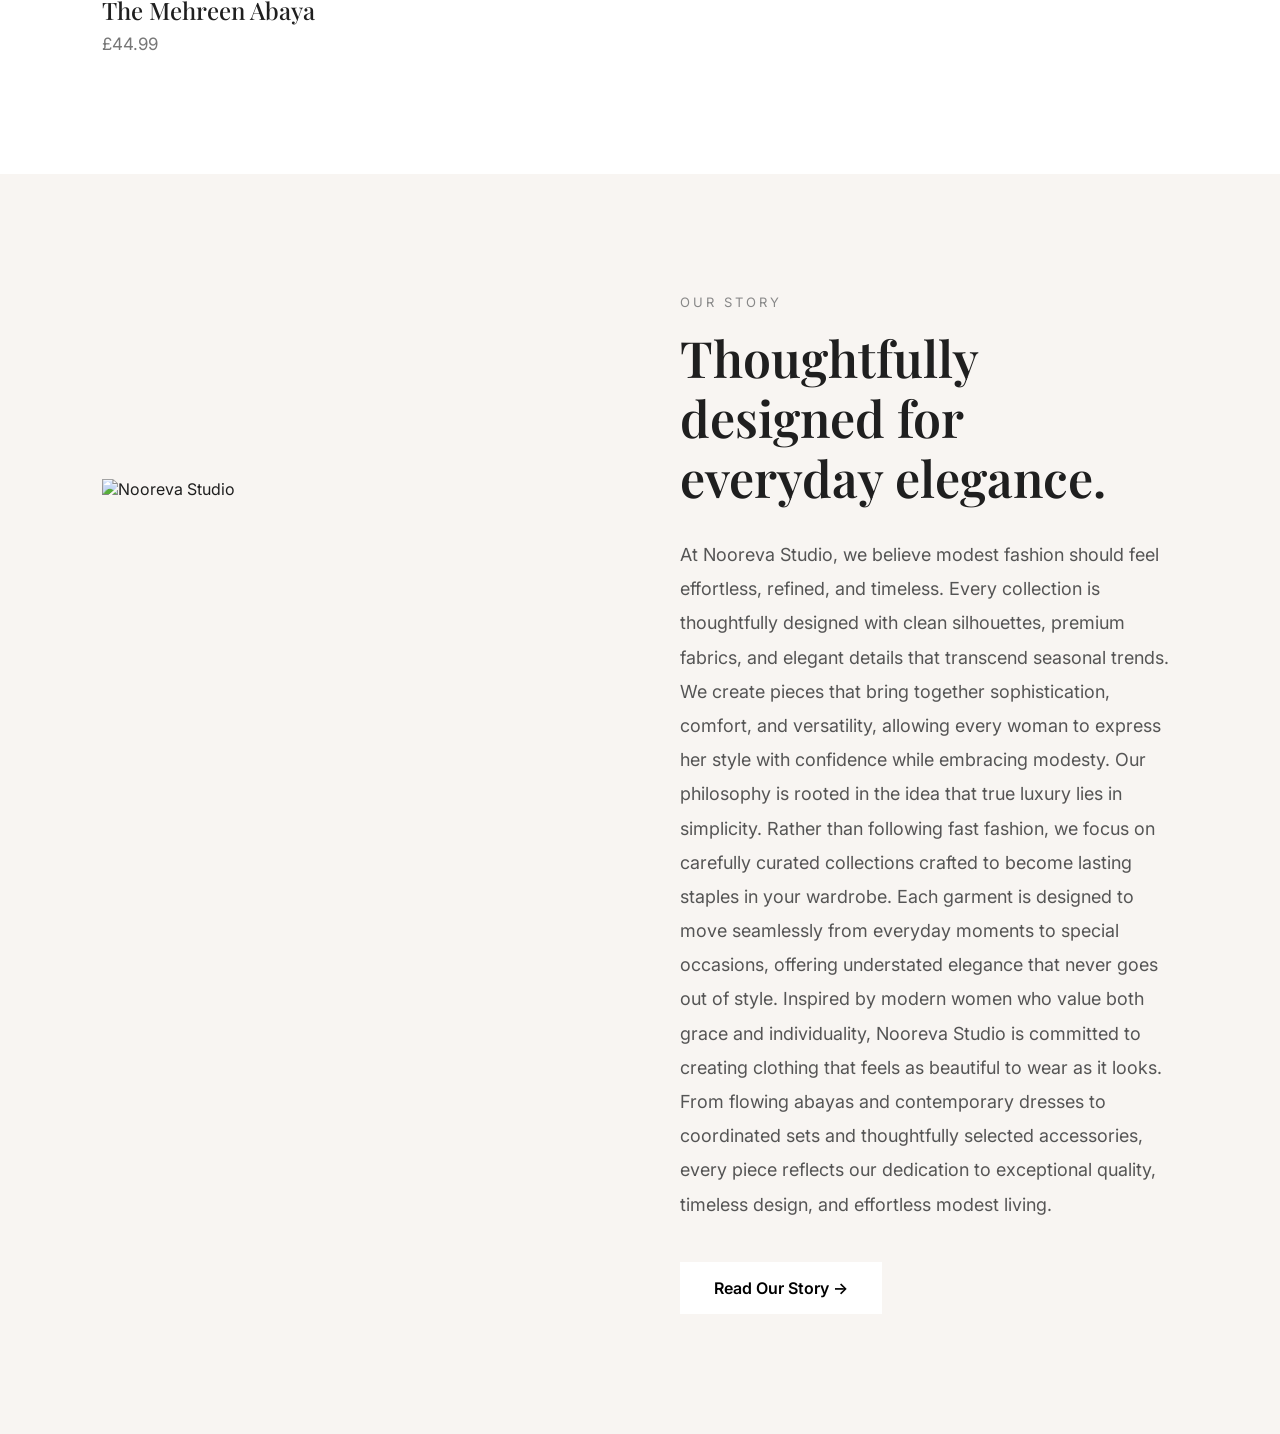
==== commit dcff2ba6: "Refactor logo in index.html for better structure Updated logo structure to separate top and bottom t" ====
--- a/index.html
+++ b/index.html
@@ -18,9 +18,13 @@
 
 <header>
 
-    <div class="logo">
-        NOOREVA STUDIO
-    </div>
+<div class="logo">
+
+    <span class="logo-top">NOOREVA</span>
+
+    <span class="logo-bottom">STUDIO</span>
+
+</div>
 
     <nav>
 
@@ -118,25 +122,25 @@
         <div class="product-card">
             <img src="images/image1.jpg" alt="Amina Abaya">
             <h3>The Amina Abaya</h3>
-            <p>£89</p>
+            <p>£74.99</p>
         </div>
 
         <div class="product-card">
             <img src="images/image2.jpg" alt="The Hajara Set">
             <h3>The Hajara Set</h3>
-            <p>£72</p>
+            <p>£84.99</p>
         </div>
 
         <div class="product-card">
             <img src="images/image3.jpg" alt="The Noor Dress">
             <h3>The Noor Dress</h3>
-            <p>£65</p>
+            <p>£64.99</p>
         </div>
 
         <div class="product-card">
             <img src="images/image4.jpg" alt="The Mehreen Abaya">
             <h3>The Mehreen Abaya</h3>
-            <p>£39</p>
+            <p>£44.99</p>
         </div>
 
     </div>
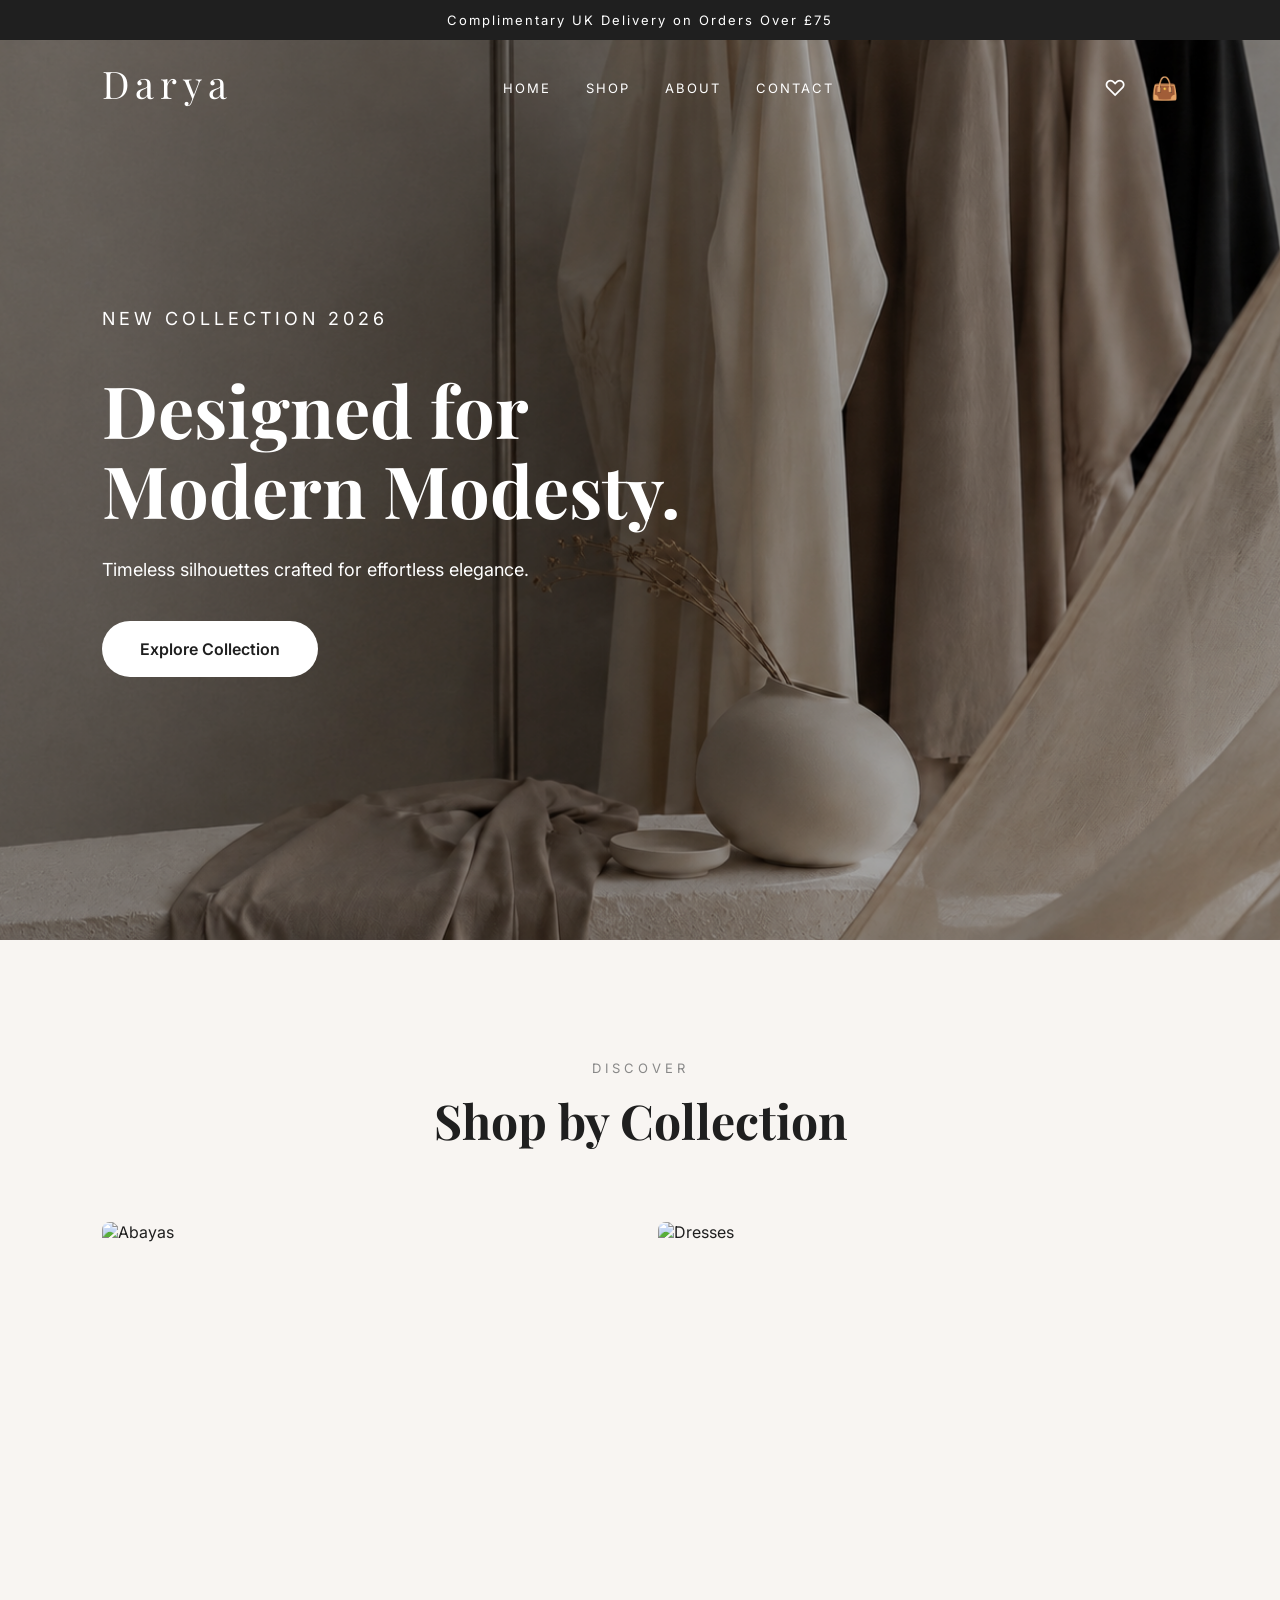
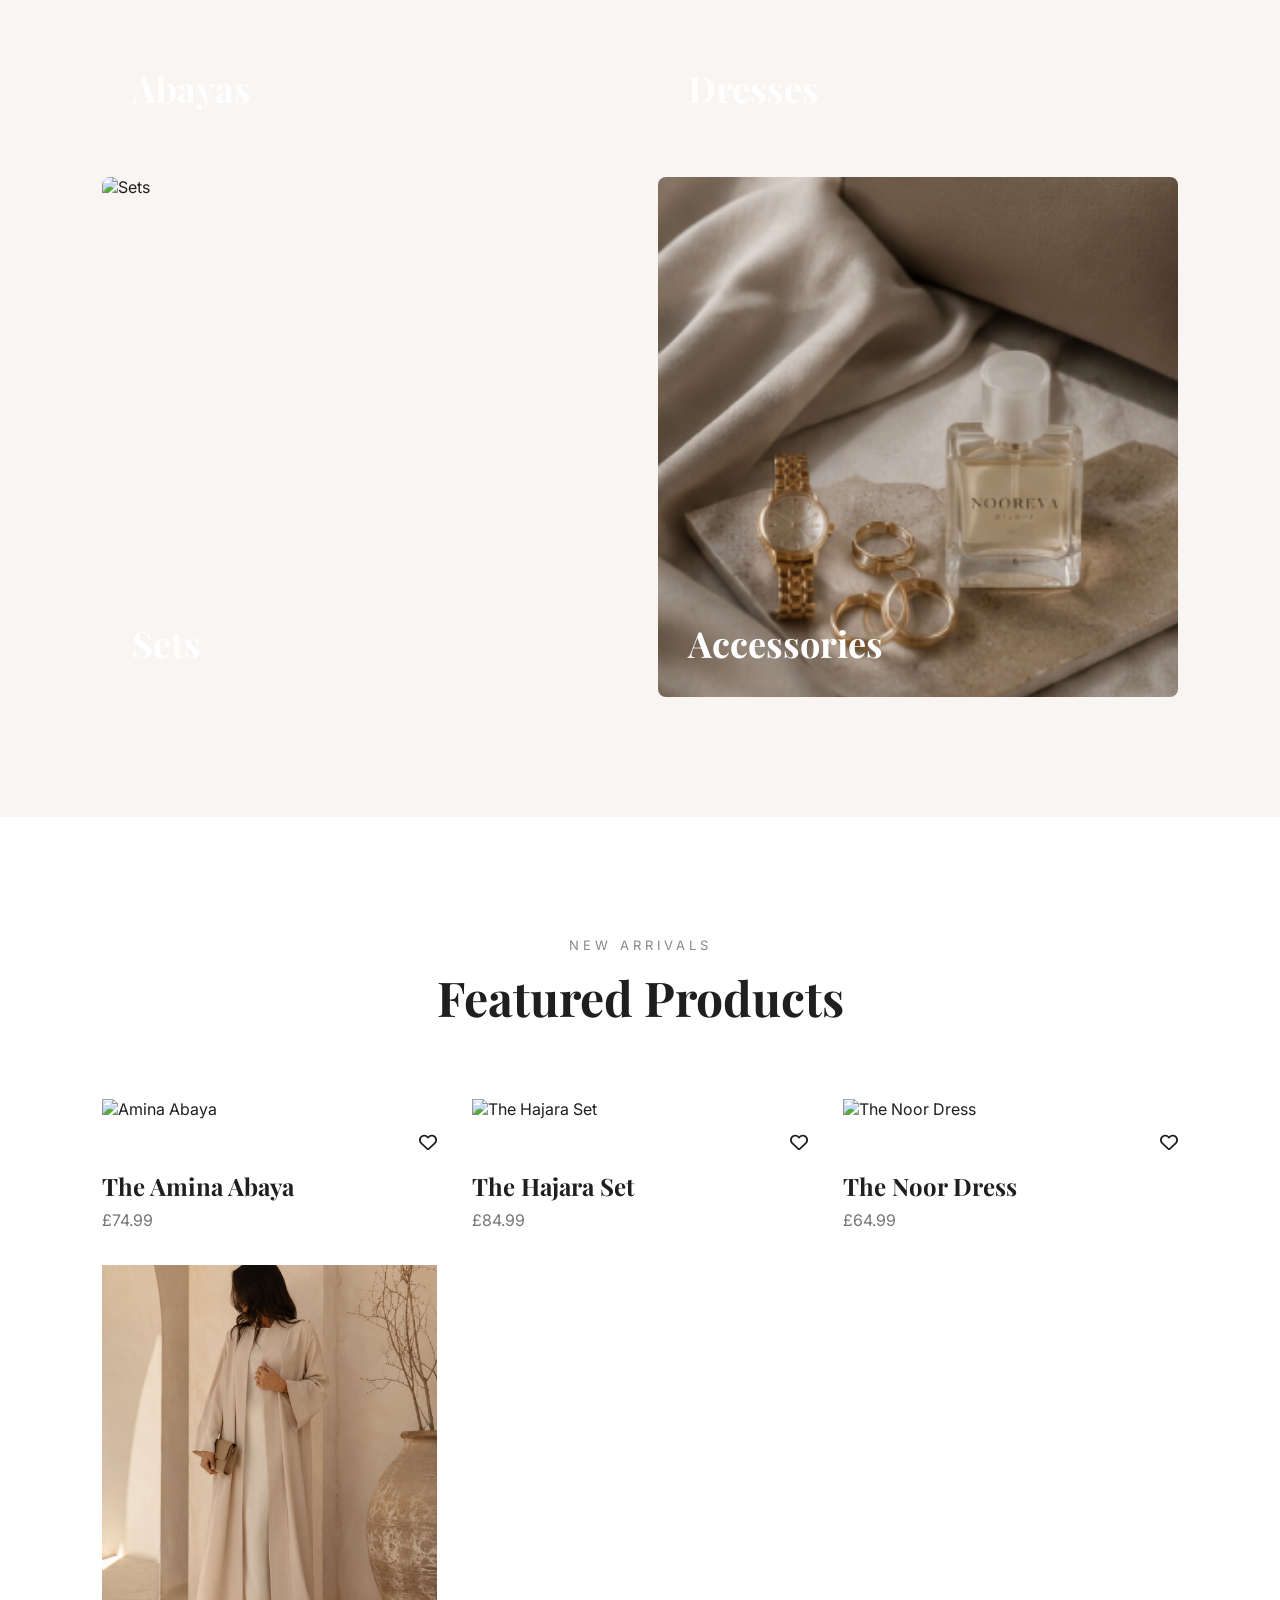
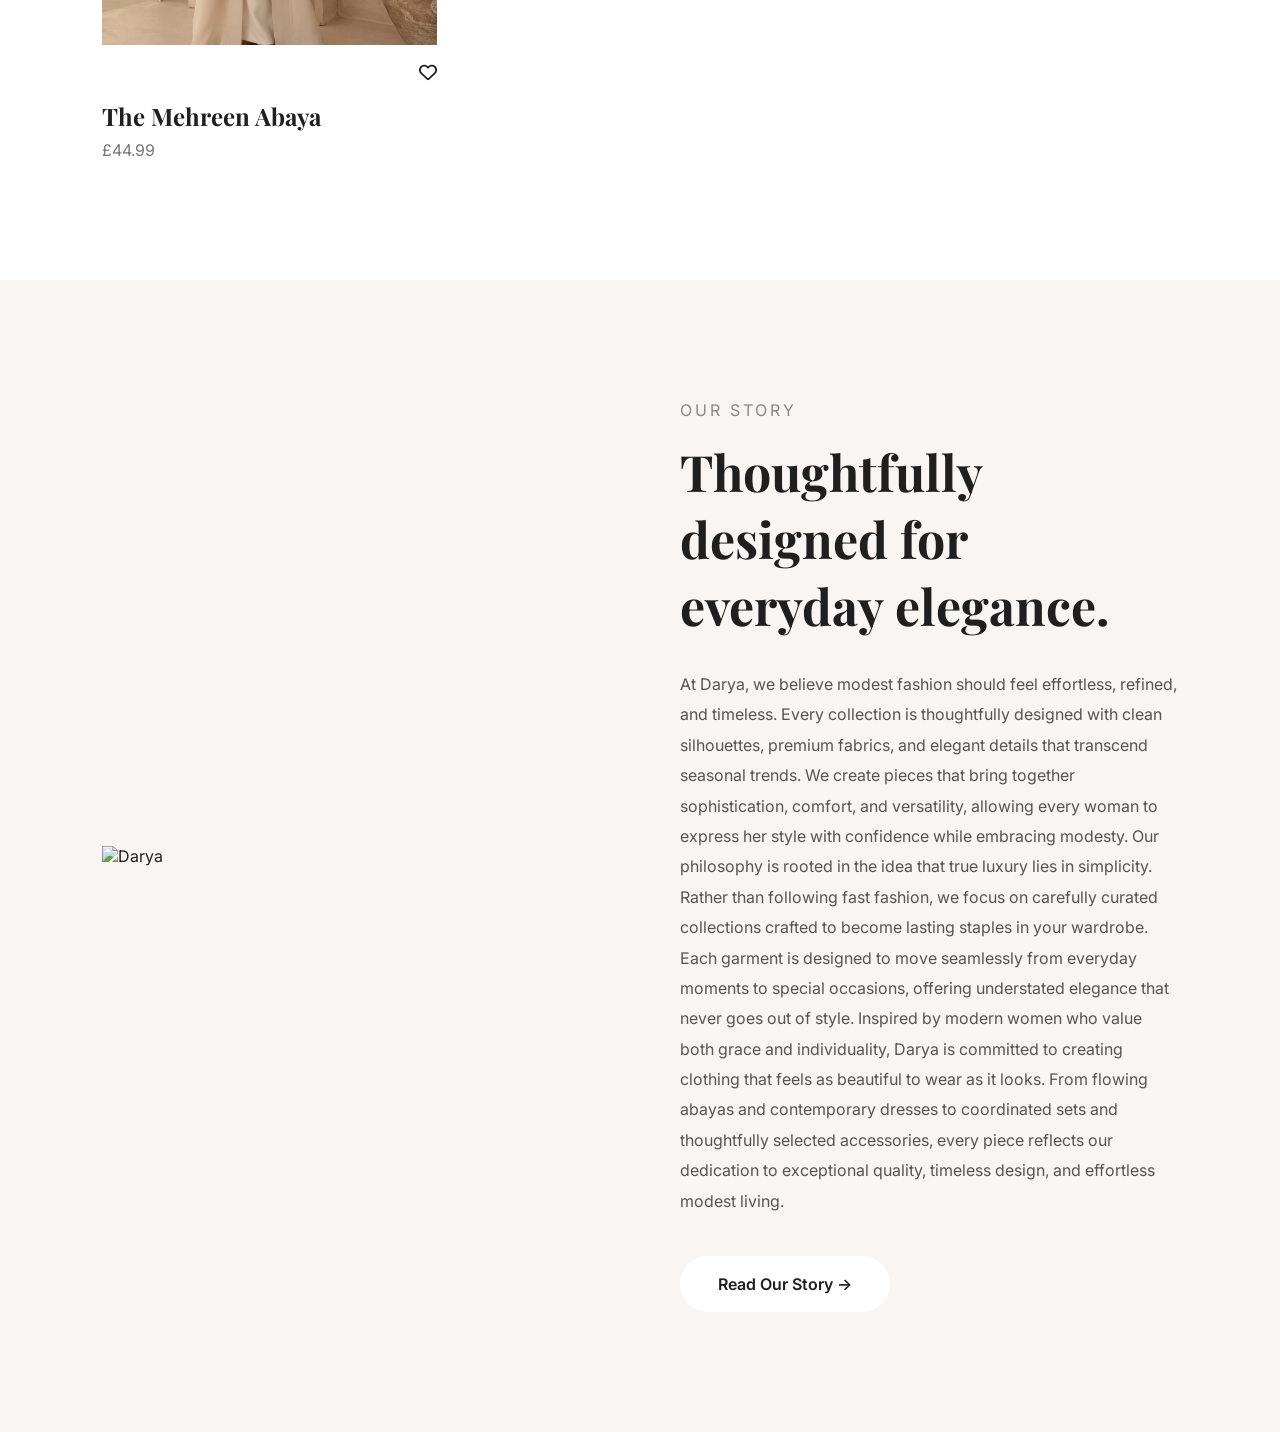
==== commit 28713c48: "Rename Nooreva Studio to Darya in index.html" ====
--- a/index.html
+++ b/index.html
@@ -4,10 +4,13 @@
     <meta charset="UTF-8">
     <meta name="viewport" content="width=device-width, initial-scale=1.0">
 
-    <title>Nooreva Studio | Modern Modesty</title>
+    <title>Darya | Modern Modesty</title>
 
     <link rel="preconnect" href="https://fonts.googleapis.com">
+    
     <link rel="preconnect" href="https://fonts.gstatic.com" crossorigin>
+    
+    <link rel="stylesheet" href="https://cdnjs.cloudflare.com/ajax/libs/font-awesome/6.6.0/css/all.min.css">    
 
     <link href="https://fonts.googleapis.com/css2?family=Inter:wght@300;400;500;600&family=Playfair+Display:wght@500;600;700&display=swap" rel="stylesheet">
 
@@ -15,28 +18,46 @@
 </head>
 
 <body>
-
+    
+<div class="announcement">
+
+    Complimentary UK Delivery on Orders Over £75
+
+</div>
+    
 <header>
 
-<div class="logo">
-
-    <span class="logo-top">NOOREVA</span>
-
-    <span class="logo-bottom">STUDIO</span>
+<a href="index.html" class="logo">
+
+<span class="logo-top">
+Darya
+</span>
+
+<span class="logo-bottom">
+
+</span>
+
+</a>
+
+<nav>
+
+<a href="index.html">Home</a>
+
+<a href="shop.html">Shop</a>
+
+<a href="about.html">About</a>
+
+<a href="contact.html">Contact</a>
+
+</nav>
+
+<div class="header-icons">
+
+<a href="#">♡</a>
+
+<a href="#">👜</a>
 
 </div>
-
-    <nav>
-
-        <a href="index.html">Home</a>
-
-        <a href="shop.html">Shop</a>
-
-        <a href="about.html">About</a>
-
-        <a href="contact.html">Contact</a>
-
-    </nav>
 
 </header>
 
@@ -121,24 +142,44 @@
 
         <div class="product-card">
             <img src="images/image1.jpg" alt="Amina Abaya">
+            <div class="product-top">
+
+            <i class="fa-regular fa-heart"></i>
+
+            </div>
             <h3>The Amina Abaya</h3>
             <p>£74.99</p>
         </div>
 
         <div class="product-card">
             <img src="images/image2.jpg" alt="The Hajara Set">
+            <div class="product-top">
+
+            <i class="fa-regular fa-heart"></i>
+
+            </div>
             <h3>The Hajara Set</h3>
             <p>£84.99</p>
         </div>
 
         <div class="product-card">
             <img src="images/image3.jpg" alt="The Noor Dress">
+            <div class="product-top">
+
+            <i class="fa-regular fa-heart"></i>
+
+            </div>
             <h3>The Noor Dress</h3>
             <p>£64.99</p>
         </div>
 
         <div class="product-card">
             <img src="images/image4.jpg" alt="The Mehreen Abaya">
+            <div class="product-top">
+
+            <i class="fa-regular fa-heart"></i>
+
+            </div>
             <h3>The Mehreen Abaya</h3>
             <p>£44.99</p>
         </div>
@@ -149,7 +190,7 @@
 <section class="story">
 
     <div class="story-image">
-        <img src="images/brand-story.jpg" alt="Nooreva Studio">
+        <img src="images/brand-story.jpg" alt="Darya">
     </div>
 
     <div class="story-content">
@@ -163,13 +204,13 @@
         </h2>
 
         <p class="story-text">
-            At Nooreva Studio, we believe modest fashion should feel effortless, refined, and timeless. Every collection is thoughtfully designed with clean silhouettes, premium fabrics, and elegant details that transcend seasonal trends. We create pieces that bring together sophistication, comfort, and versatility, allowing every woman to express her style with confidence while embracing modesty.
+            At Darya, we believe modest fashion should feel effortless, refined, and timeless. Every collection is thoughtfully designed with clean silhouettes, premium fabrics, and elegant details that transcend seasonal trends. We create pieces that bring together sophistication, comfort, and versatility, allowing every woman to express her style with confidence while embracing modesty.
             
 
 Our philosophy is rooted in the idea that true luxury lies in simplicity. Rather than following fast fashion, we focus on carefully curated collections crafted to become lasting staples in your wardrobe. Each garment is designed to move seamlessly from everyday moments to special occasions, offering understated elegance that never goes out of style.
             
 
-Inspired by modern women who value both grace and individuality, Nooreva Studio is committed to creating clothing that feels as beautiful to wear as it looks. From flowing abayas and contemporary dresses to coordinated sets and thoughtfully selected accessories, every piece reflects our dedication to exceptional quality, timeless design, and effortless modest living.
+Inspired by modern women who value both grace and individuality, Darya  is committed to creating clothing that feels as beautiful to wear as it looks. From flowing abayas and contemporary dresses to coordinated sets and thoughtfully selected accessories, every piece reflects our dedication to exceptional quality, timeless design, and effortless modest living.
         </p>
 
         <a href="about.html" class="button">
--- a/style.css
+++ b/style.css
@@ -1,459 +1,580 @@
+/* ========================================
+   NOOREVA STUDIO
+   Main Stylesheet
+======================================== */
+
 *{
-margin:0;
-padding:0;
-box-sizing:border-box;
+    margin:0;
+    padding:0;
+    box-sizing:border-box;
+}
+
+html{
+    scroll-behavior:smooth;
 }
 
 body{
-
-font-family:Inter,sans-serif;
-
-background:#F8F5F2;
+    font-family:'Inter',sans-serif;
+    background:#F8F5F2;
+    color:#1F1F1F;
+    overflow-x:hidden;
+}
+
+/* ========================================
+   ANNOUNCEMENT BAR
+======================================== */
+
+.announcement{
+    background:#1F1F1F;
+    color:white;
+    text-align:center;
+    padding:12px;
+    font-size:13px;
+    letter-spacing:2px;
+}
+
+/* ========================================
+   HEADER
+======================================== */
+
+header{
+    position:fixed;
+    top:40px;
+    left:0;
+    width:100%;
+    display:flex;
+    justify-content:space-between;
+    align-items:center;
+    padding:25px 8%;
+    z-index:1000;
+    transition:.4s;
+}
+
+header.scrolled{
+    background:white;
+    box-shadow:0 10px 30px rgba(0,0,0,.08);
+    padding:18px 8%;
+}
+
+.logo{
+    display:flex;
+    flex-direction:column;
+    line-height:1;
+    text-decoration:none;
+    color:white;
+}
+
+header.scrolled .logo{
+    color:#1F1F1F;
+}
+
+.logo-top{
+    font-family:"Playfair Display",serif;
+    font-size:38px;
+    letter-spacing:6px;
+}
+
+.logo-bottom{
+    margin-top:8px;
+    font-size:11px;
+    letter-spacing:10px;
+}
+
+nav{
+    display:flex;
+    gap:35px;
+}
+
+nav a{
+    color:white;
+    text-decoration:none;
+    letter-spacing:2px;
+    text-transform:uppercase;
+    font-size:13px;
+    transition:.3s;
+    position:relative;
+}
+
+header.scrolled nav a{
+    color:#1F1F1F;
+}
+
+nav a::after{
+    content:'';
+    position:absolute;
+    left:0;
+    bottom:-6px;
+    width:0;
+    height:2px;
+    background:#B08D57;
+    transition:.35s;
+}
+
+nav a:hover::after{
+    width:100%;
+}
+
+/* ========================================
+   HERO
+======================================== */
+
+.hero{
+    position:relative;
+    height:100vh;
+}
+
+.hero-image{
+    width:100%;
+    height:100%;
+    object-fit:cover;
+}
+
+.overlay{
+    position:absolute;
+    inset:0;
+    background:rgba(0,0,0,.35);
+}
+
+.hero-content{
+    position:absolute;
+    top:50%;
+    left:8%;
+    transform:translateY(-50%);
+    color:white;
+    max-width:650px;
+}
+
+.small-text{
+    letter-spacing:4px;
+    font-size:13px;
+    margin-bottom:20px;
+}
+
+.hero h1{
+    font-family:"Playfair Display",serif;
+    font-size:72px;
+    line-height:1.1;
+    margin-bottom:25px;
+}
+
+.hero p{
+    font-size:18px;
+    line-height:1.8;
+    margin-bottom:35px;
+}
+
+/* ========================================
+   BUTTONS
+======================================== */
+
+.button{
+    display:inline-flex;
+    align-items:center;
+    gap:10px;
+    background:white;
+    color:#1F1F1F;
+    text-decoration:none;
+    padding:18px 38px;
+    border-radius:50px;
+    font-weight:600;
+    transition:.35s;
+}
+
+.button:hover{
+    background:#B08D57;
+    color:white;
+    transform:translateY(-4px);
+}
+
+/* ========================================
+   SECTION TITLES
+======================================== */
+
+.section-title{
+    text-align:center;
+    margin-bottom:70px;
+}
+
+.section-title p{
+    letter-spacing:4px;
+    color:#888;
+    font-size:13px;
+    margin-bottom:12px;
+}
+
+.section-title h2{
+    font-family:"Playfair Display",serif;
+    font-size:48px;
+}
+
+/* ========================================
+   COLLECTIONS
+======================================== */
+
+.collections{
+    padding:120px 8%;
+}
+
+.collection-grid{
+    display:grid;
+    grid-template-columns:repeat(2,1fr);
+    gap:35px;
+}
+
+.collection-card{
+    position:relative;
+    overflow:hidden;
+    border-radius:8px;
+}
+
+.collection-card img{
+    width:100%;
+    height:520px;
+    object-fit:cover;
+    transition:.6s;
+    display:block;
+}
+
+.collection-card:hover img{
+    transform:scale(1.08);
+}
+
+.collection-text{
+    position:absolute;
+    left:30px;
+    bottom:30px;
+    color:white;
+}
+
+.collection-text h3{
+    font-family:"Playfair Display",serif;
+    font-size:36px;
+}
+
+/* ========================================
+   PRODUCTS
+======================================== */
+
+.products{
+    padding:120px 8%;
+    background:white;
+}
+
+.product-grid{
+    display:grid;
+    grid-template-columns:repeat(auto-fit,minmax(250px,1fr));
+    gap:35px;
+}
+
+.product-card{
+    transition:.35s;
+    cursor:pointer;
+}
+
+.product-card:hover{
+    transform:translateY(-8px);
+}
+
+.product-card img{
+    width:100%;
+    height:380px;
+    object-fit:cover;
+    transition:.5s;
+}
+
+.product-card:hover img{
+    transform:scale(1.05);
+}
+
+.product-top{
+    display:flex;
+    justify-content:flex-end;
+    margin:15px 0;
+}
+
+.product-top i{
+    font-size:18px;
+    cursor:pointer;
+    transition:.3s;
+}
+
+.product-top i:hover{
+    color:#B08D57;
+}
+
+.product-card h3{
+    font-family:"Playfair Display",serif;
+    font-size:24px;
+    margin-top:18px;
+}
+
+.product-card p{
+    color:#777;
+    margin-top:8px;
+}
+
+/* ========================================
+   STORY
+======================================== */
+
+.story{
+    display:grid;
+    grid-template-columns:1fr 1fr;
+    gap:80px;
+    align-items:center;
+    padding:120px 8%;
+    background:#F8F5F2;
+}
+
+.story img{
+    width:100%;
+    height:650px;
+    object-fit:cover;
+}
+
+.story-small{
+    letter-spacing:3px;
+    color:#888;
+    margin-bottom:18px;
+}
+
+.story h2{
+    font-family:"Playfair Display",serif;
+    font-size:50px;
+    margin-bottom:30px;
+}
+
+.story-text{
+    color:#555;
+    line-height:1.9;
+    margin-bottom:40px;
+}
+
+/* ========================================
+   NEWSLETTER
+======================================== */
+
+.newsletter{
+    padding:120px 8%;
+    text-align:center;
+    background:white;
+}
+
+.newsletter-small{
+    letter-spacing:4px;
+    color:#888;
+}
+
+.newsletter h2{
+    font-family:"Playfair Display",serif;
+    font-size:52px;
+    margin:20px 0;
+}
+
+.newsletter-text{
+    max-width:650px;
+    margin:0 auto 45px;
+    line-height:1.8;
+    color:#666;
+}
+
+.newsletter-form{
+    display:flex;
+    justify-content:center;
+    gap:20px;
+    flex-wrap:wrap;
+}
+
+.newsletter-form input{
+    width:420px;
+    padding:18px;
+    border:1px solid #ddd;
+    font-size:16px;
+}
+
+.newsletter-form button{
+    padding:18px 40px;
+    border:none;
+    background:#1F1F1F;
+    color:white;
+    cursor:pointer;
+    transition:.3s;
+}
+
+.newsletter-form button:hover{
+    background:#B08D57;
+}
+
+/* ========================================
+   FOOTER
+======================================== */
+
+footer{
+    background:#1F1F1F;
+    color:white;
+    text-align:center;
+    padding:90px 8%;
+}
+
+footer h2{
+    font-family:"Playfair Display",serif;
+    font-size:40px;
+    margin-bottom:20px;
+}
+
+.footer-links{
+    display:flex;
+    justify-content:center;
+    gap:35px;
+    margin:40px 0;
+    flex-wrap:wrap;
+}
+
+.footer-links a{
+    color:white;
+    text-decoration:none;
+}
+
+.footer-links a:hover{
+    color:#B08D57;
+}
+
+.copyright{
+    color:#888;
+}
+
+/* ========================================
+   SHOP PAGE
+======================================== */
+
+.shop-hero{
+    padding:180px 8% 80px;
+    text-align:center;
+    background:#F8F5F2;
+}
+
+.shop-hero h1{
+    font-family:"Playfair Display",serif;
+    font-size:64px;
+    margin-bottom:20px;
+}
+
+.shop-hero p{
+    max-width:650px;
+    margin:auto;
+    line-height:1.8;
+    color:#666;
+}
+
+.shop-toolbar{
+    display:flex;
+    justify-content:space-between;
+    gap:20px;
+    flex-wrap:wrap;
+    padding:40px 8%;
+    background:white;
+}
+
+.shop-toolbar input{
+    flex:1;
+    min-width:260px;
+    padding:18px;
+    border:1px solid #ddd;
+}
+
+.shop-toolbar select{
+    padding:18px;
+    border:1px solid #ddd;
+    background:white;
+}
+
+.shop-grid{
+    display:grid;
+    grid-template-columns:repeat(auto-fit,minmax(260px,1fr));
+    gap:35px;
+    padding:80px 8%;
+    background:white;
+}
+
+/* ========================================
+   RESPONSIVE
+======================================== */
+
+@media(max-width:900px){
+
+header{
+    flex-direction:column;
+    gap:20px;
+    top:40px;
+}
+
+nav{
+    flex-wrap:wrap;
+    justify-content:center;
+    gap:18px;
+}
+
+.hero h1{
+    font-size:46px;
+}
+
+.collection-grid{
+    grid-template-columns:1fr;
+}
+
+.collection-card img{
+    height:420px;
+}
+
+.story{
+    grid-template-columns:1fr;
+}
+
+.story img{
+    height:420px;
+}
+
+.newsletter h2{
+    font-size:40px;
+}
+
+.shop-hero h1{
+    font-size:46px;
+}
+
+}
+.header-icons{
+
+display:flex;
+
+gap:25px;
+
+align-items:center;
+
+}
+
+.header-icons a{
+
+text-decoration:none;
+
+color:white;
+
+font-size:22px;
+
+transition:.3s;
+
+}
+
+header.scrolled .header-icons a{
 
 color:#1F1F1F;
 
 }
 
-header{
-
-position:absolute;
-
-width:100%;
-
-display:flex;
-
-justify-content:space-between;
-
-align-items:center;
-
-padding:30px 8%;
-
-z-index:100;
-
-}
-
-.logo{
-
-font-family:"Playfair Display",serif;
-
-font-size:30px;
-
-letter-spacing:2px;
-
-color:white;
-
-}
-
-nav{
-
-display:flex;
-
-gap:35px;
-
-}
-
-nav a{
-
-text-decoration:none;
-
-color:white;
-
-font-size:15px;
-
-transition:.3s;
-
-}
-
-nav a:hover{
-
-opacity:.7;
-
-}
-
-.hero{
-
-position:relative;
-
-height:100vh;
-
-overflow:hidden;
-
-}
-
-.hero-image{
-
-width:100%;
-
-height:100%;
-
-object-fit:cover;
-
-}
-
-.overlay{
-
-position:absolute;
-
-inset:0;
-
-background:rgba(0,0,0,.35);
-
-}
-
-.hero-content{
-
-position:absolute;
-
-top:50%;
-
-left:8%;
-
-transform:translateY(-50%);
-
-max-width:650px;
-
-color:white;
-
-}
-
-.small-text{
-
-letter-spacing:3px;
-
-margin-bottom:20px;
-
-font-size:13px;
-
-}
-
-.hero h1{
-
-font-family:"Playfair Display",serif;
-
-font-size:70px;
-
-line-height:1.1;
-
-margin-bottom:25px;
-
-}
-
-.hero p{
-
-font-size:18px;
-
-margin-bottom:35px;
-
-line-height:1.7;
-
-}
-
-.button{
-
-display:inline-block;
-
-padding:16px 34px;
-
-background:white;
-
-color:black;
-
-text-decoration:none;
-
-font-weight:600;
-
-transition:.35s;
-
-}
-
-.button:hover{
-
-background:#B08D57;
-
-color:white;
-
-}
-
-@media(max-width:768px){
-
-header{
-
-flex-direction:column;
-
-gap:20px;
-
-}
-
-nav{
-
-gap:15px;
-
-flex-wrap:wrap;
-
-justify-content:center;
-
-}
-
-.hero h1{
-
-font-size:42px;
-
-}
-
-.hero-content{
-
-left:6%;
-
-right:6%;
-
-}
-
-}
-
-/* COLLECTIONS */
-
-.collections{
-
-    padding:120px 8%;
-
-    background:#F8F5F2;
-
-}
-
-.section-title{
-
-    text-align:center;
-
-    margin-bottom:70px;
-
-}
-
-.section-title p{
-
-    letter-spacing:4px;
-
-    font-size:13px;
-
-    color:#888;
-
-    margin-bottom:10px;
-
-}
-
-.section-title h2{
-
-    font-family:"Playfair Display",serif;
-
-    font-size:48px;
-
-    font-weight:600;
-
-}
-
-.collection-grid{
-
-    display:grid;
-
-    grid-template-columns:repeat(2,1fr);
-
-    gap:35px;
-
-}
-
-.collection-card{
-
-    position:relative;
-
-    overflow:hidden;
-
-    cursor:pointer;
-
-    border-radius:8px;
-
-}
-
-.collection-card img{
-
-    width:100%;
-
-    height:520px;
-
-    object-fit:cover;
-
-    transition:.6s;
-
-    display:block;
-
-}
-
-.collection-card:hover img{
-
-    transform:scale(1.08);
-
-}
-
-.collection-text{
-
-    position:absolute;
-
-    left:35px;
-
-    bottom:35px;
-
-    color:white;
-
-}
-
-.collection-text h3{
-
-    font-family:"Playfair Display",serif;
-
-    font-size:36px;
-
-    text-shadow:0 2px 10px rgba(0,0,0,.3);
-
-}
-
-@media(max-width:900px){
-
-.collection-grid{
-
-grid-template-columns:1fr;
-
-}
-
-.collection-card img{
-
-height:420px;
-
-}
-
-}
-/* FEATURED PRODUCTS */
-
-.products {
-    padding: 120px 8%;
-    background: white;
-}
-
-.product-grid {
-    display: grid;
-    grid-template-columns: repeat(auto-fit, minmax(250px,1fr));
-    gap: 35px;
-}
-
-.product-card {
-    transition: 0.35s;
-    cursor: pointer;
-}
-
-.product-card:hover {
-    transform: translateY(-8px);
-}
-
-.product-card img {
-    width: 100%;
-    height: 380px;
-    object-fit: cover;
-    transition: 0.5s;
-}
-
-.product-card:hover img {
-    transform: scale(1.05);
-}
-
-.product-card h3 {
-    margin-top: 20px;
-    font-family: "Playfair Display", serif;
-    font-size: 24px;
-    font-weight: 500;
-}
-
-.product-card p {
-    margin-top: 8px;
-    color: #777;
-    font-size: 17px;
-}
-/* STORY SECTION */
-
-.story{
-
-display:grid;
-
-grid-template-columns:1fr 1fr;
-
-align-items:center;
-
-gap:80px;
-
-padding:120px 8%;
-
-background:#F8F5F2;
-
-}
-
-.story img{
-
-width:100%;
-
-height:650px;
-
-object-fit:cover;
-
-display:block;
-
-}
-
-.story-small{
-
-letter-spacing:3px;
-
-font-size:13px;
-
-color:#888;
-
-margin-bottom:18px;
-
-}
-
-.story h2{
-
-font-family:"Playfair Display",serif;
-
-font-size:50px;
-
-font-weight:600;
-
-line-height:1.2;
-
-margin-bottom:30px;
-
-}
-
-.story-text{
-
-font-size:18px;
-
-line-height:1.9;
-
-margin-bottom:40px;
-
-color:#555;
-
-}
-
-@media(max-width:900px){
-
-.story{
-
-grid-template-columns:1fr;
-
-}
-
-.story img{
-
-height:450px;
-
-}
-
-}
+.header-icons a:hover{
+
+transform:translateY(-3px);
+
+color:#B08D57;
+
+}
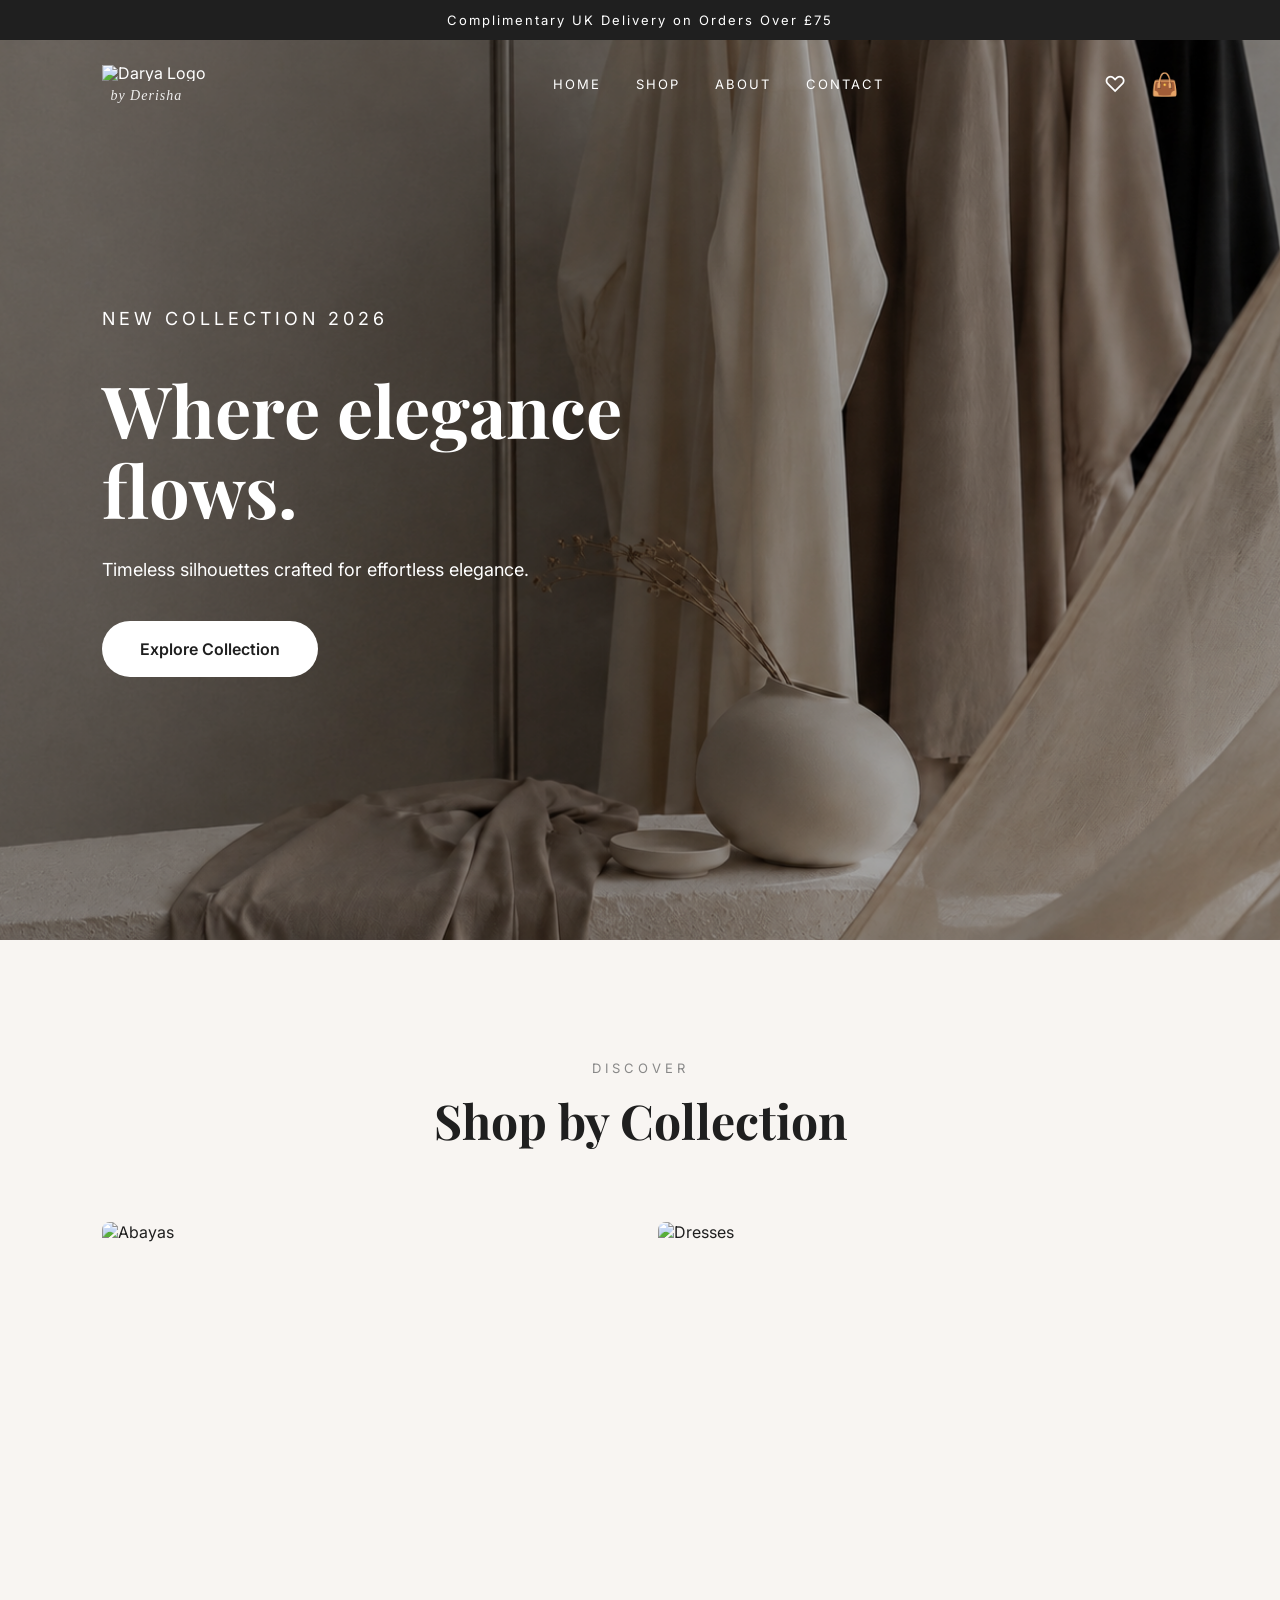
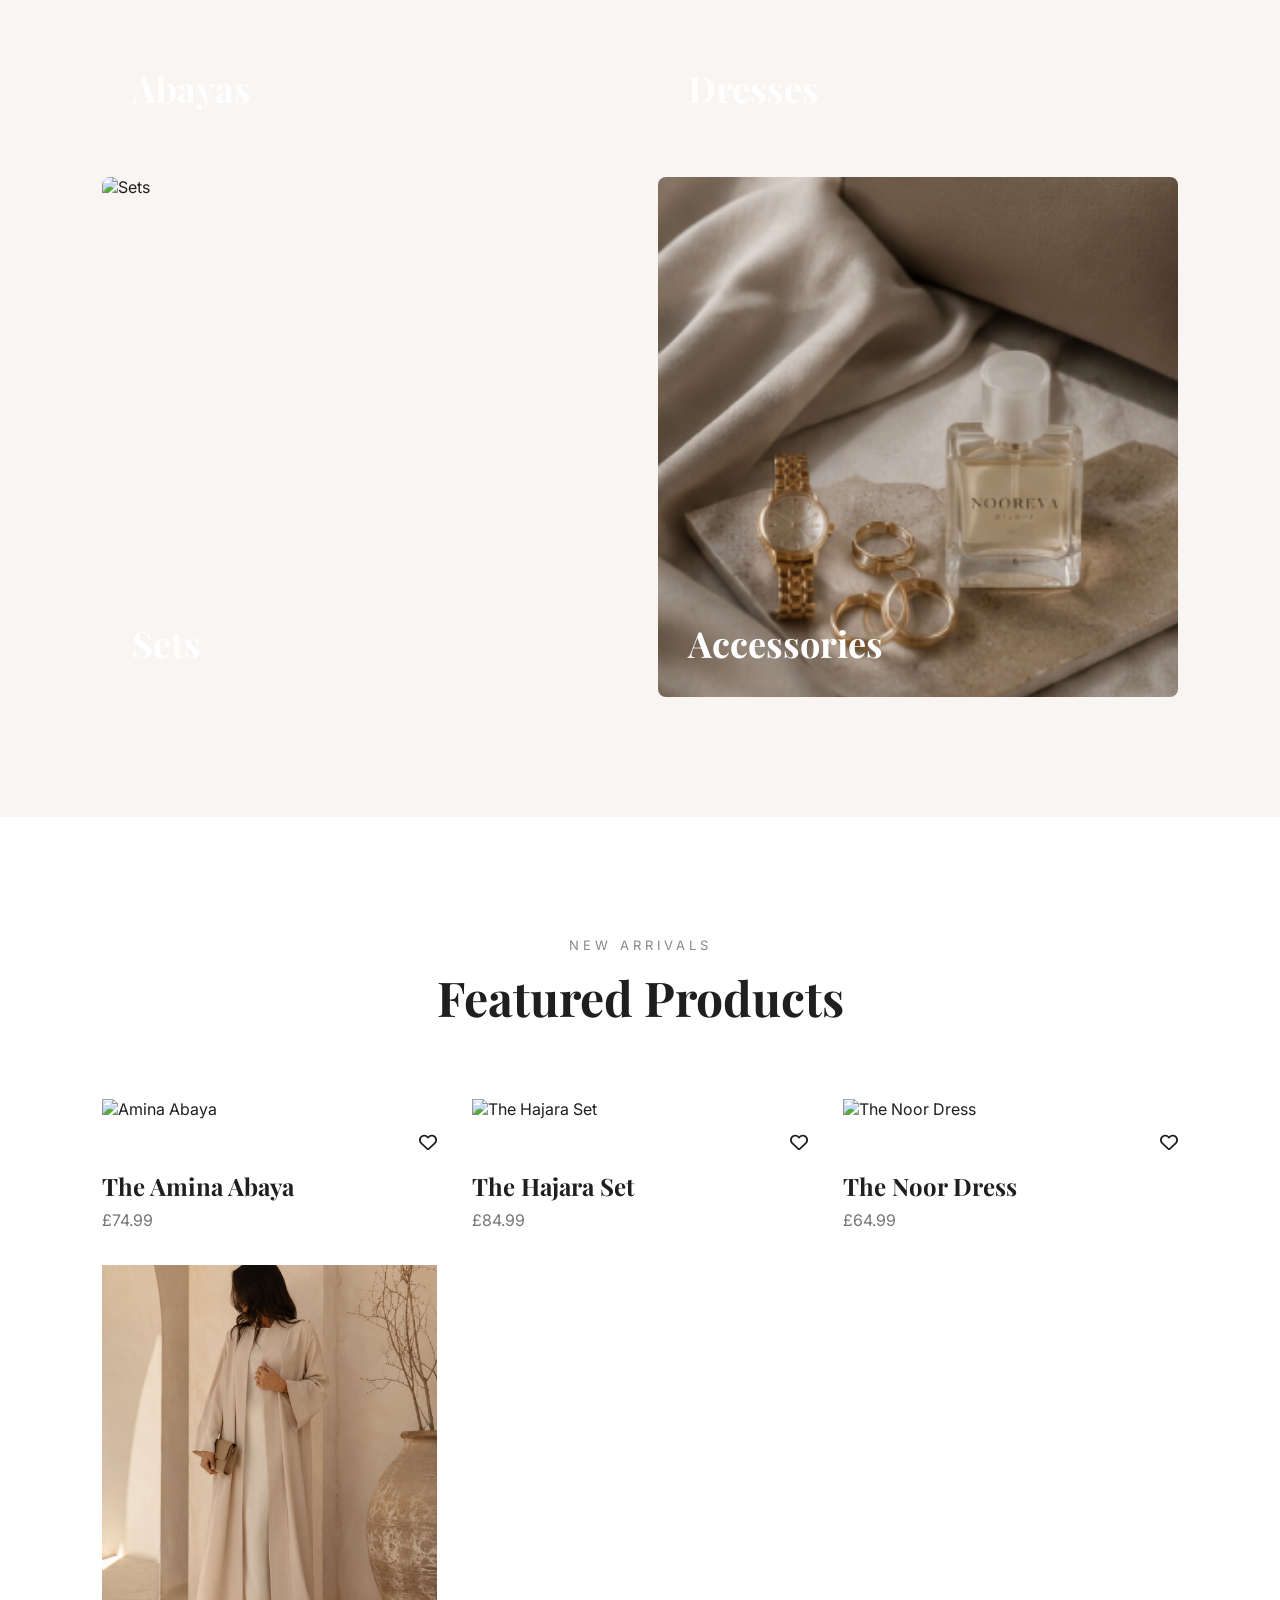
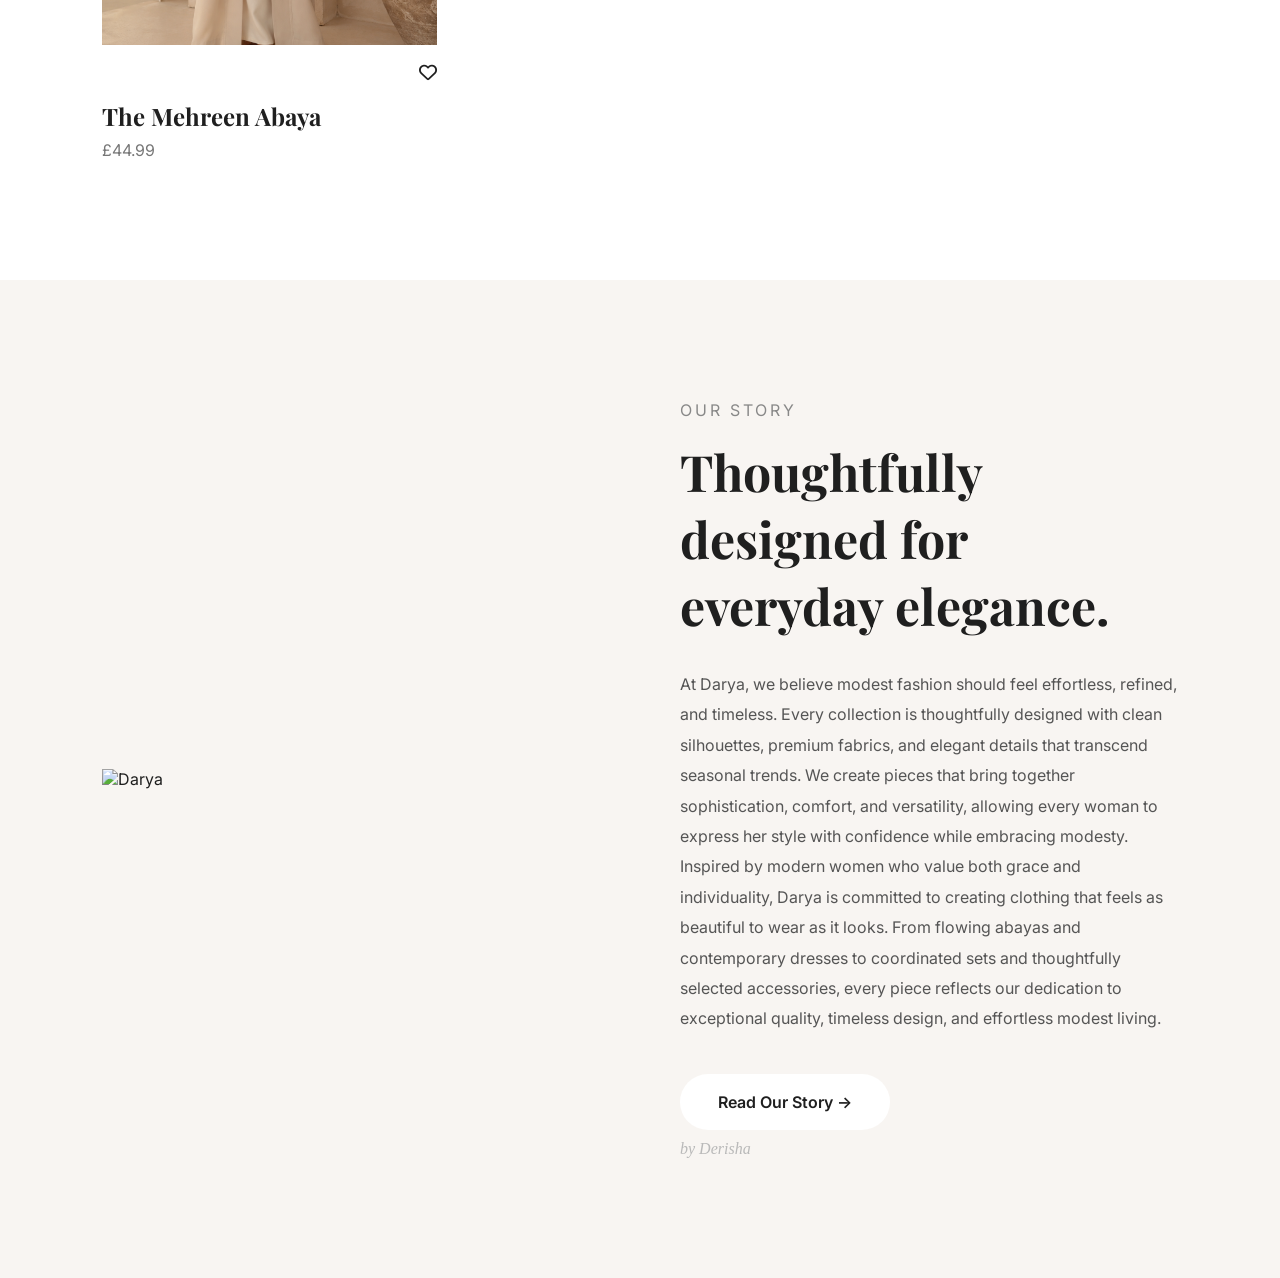
==== commit 318ea00f: "Revise header and brand philosophy in index.html Updated the header and refined the brand philosophy" ====
--- a/index.html
+++ b/index.html
@@ -29,13 +29,11 @@
 
 <a href="index.html" class="logo">
 
-<span class="logo-top">
-Darya
-</span>
-
-<span class="logo-bottom">
-
-</span>
+<img src="images/logo.png" alt="Darya Logo" class="logo-image">
+
+<p class="brand-signature">
+by Derisha
+</p>
 
 </a>
 
@@ -74,7 +72,7 @@
         </p>
 
         <h1>
-            Designed for Modern Modesty.
+            Where elegance flows.
         </h1>
 
         <p>
@@ -204,19 +202,21 @@
         </h2>
 
         <p class="story-text">
-            At Darya, we believe modest fashion should feel effortless, refined, and timeless. Every collection is thoughtfully designed with clean silhouettes, premium fabrics, and elegant details that transcend seasonal trends. We create pieces that bring together sophistication, comfort, and versatility, allowing every woman to express her style with confidence while embracing modesty.
+            At Darya, we believe modest fashion should feel effortless, refined, and timeless. Every collection is thoughtfully designed with clean silhouettes, premium fabrics, and elegant details that transcend seasonal trends. 
             
-
-Our philosophy is rooted in the idea that true luxury lies in simplicity. Rather than following fast fashion, we focus on carefully curated collections crafted to become lasting staples in your wardrobe. Each garment is designed to move seamlessly from everyday moments to special occasions, offering understated elegance that never goes out of style.
+            We create pieces that bring together sophistication, comfort, and versatility, allowing every woman to express her style with confidence while embracing modesty.
             
-
-Inspired by modern women who value both grace and individuality, Darya  is committed to creating clothing that feels as beautiful to wear as it looks. From flowing abayas and contemporary dresses to coordinated sets and thoughtfully selected accessories, every piece reflects our dedication to exceptional quality, timeless design, and effortless modest living.
+            Inspired by modern women who value both grace and individuality, Darya  is committed to creating clothing that feels as beautiful to wear as it looks. From flowing abayas and contemporary dresses to coordinated sets and thoughtfully selected accessories, every piece reflects our dedication to exceptional quality, timeless design, and effortless modest living.
         </p>
 
         <a href="about.html" class="button">
             Read Our Story →
         </a>
 
+<p class="footer-signature">
+by Derisha
+</p>
+        
 </section>
 </body>
 </html>
--- a/style.css
+++ b/style.css
@@ -68,16 +68,63 @@
     color:#1F1F1F;
 }
 
-.logo-top{
-    font-family:"Playfair Display",serif;
-    font-size:38px;
-    letter-spacing:6px;
-}
-
-.logo-bottom{
-    margin-top:8px;
-    font-size:11px;
-    letter-spacing:10px;
+.logo{
+
+display:flex;
+
+flex-direction:column;
+
+align-items:flex-start;
+
+text-decoration:none;
+
+color:white;
+
+}
+
+.logo-image{
+
+width:230px;
+
+height:auto;
+
+display:block;
+
+transition:.3s;
+
+}
+
+.brand-signature{
+
+margin-top:8px;
+
+margin-left:8px;
+
+font-size:14px;
+
+font-family:"Playfair Display",serif;
+
+font-style:italic;
+
+letter-spacing:1px;
+
+color:white;
+
+opacity:.9;
+
+transition:.3s;
+
+}
+
+header.scrolled .brand-signature{
+
+color:#1F1F1F;
+header.scrolled .logo-image{
+
+width:190px;
+
+}
+   
 }
 
 nav{
@@ -578,3 +625,14 @@
 color:#B08D57;
 
 }
+.footer-signature{
+
+margin-top:10px;
+
+font-family:"Playfair Display",serif;
+
+font-style:italic;
+
+color:#b9b9b9;
+
+}
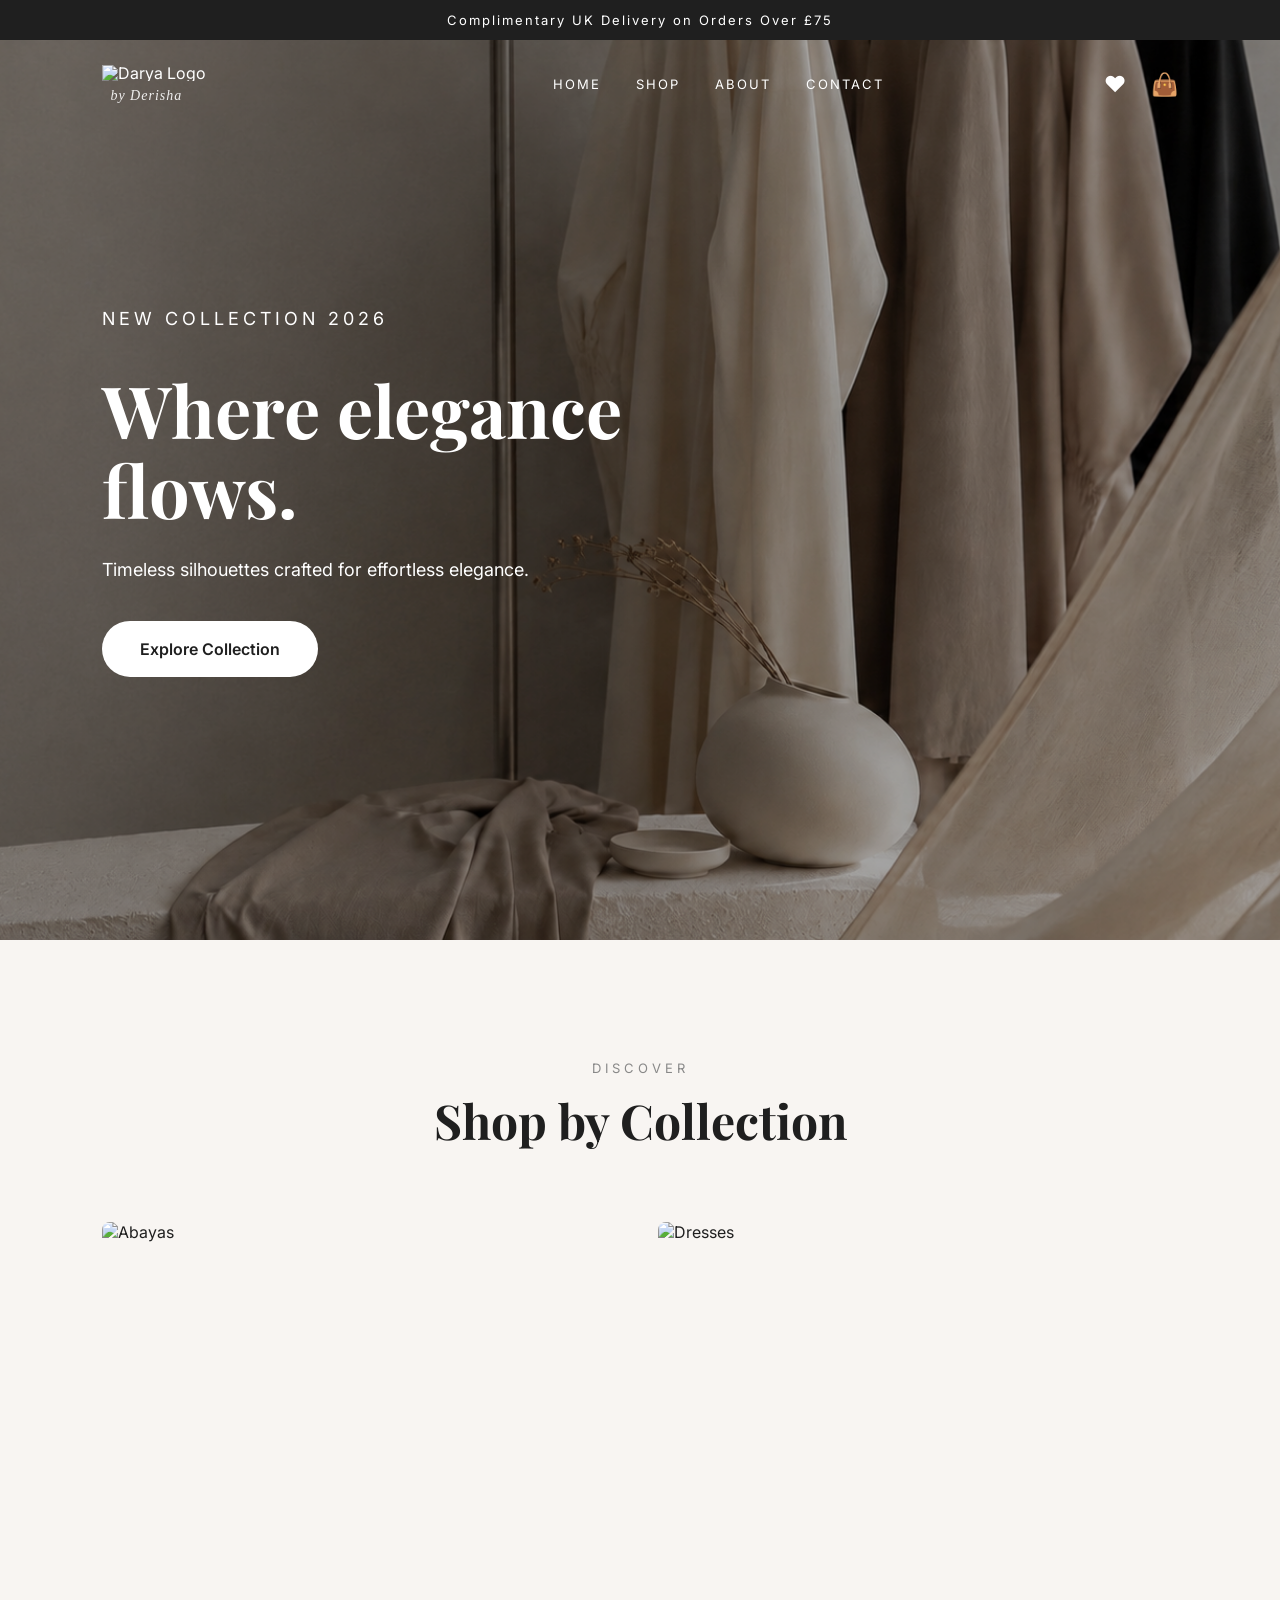
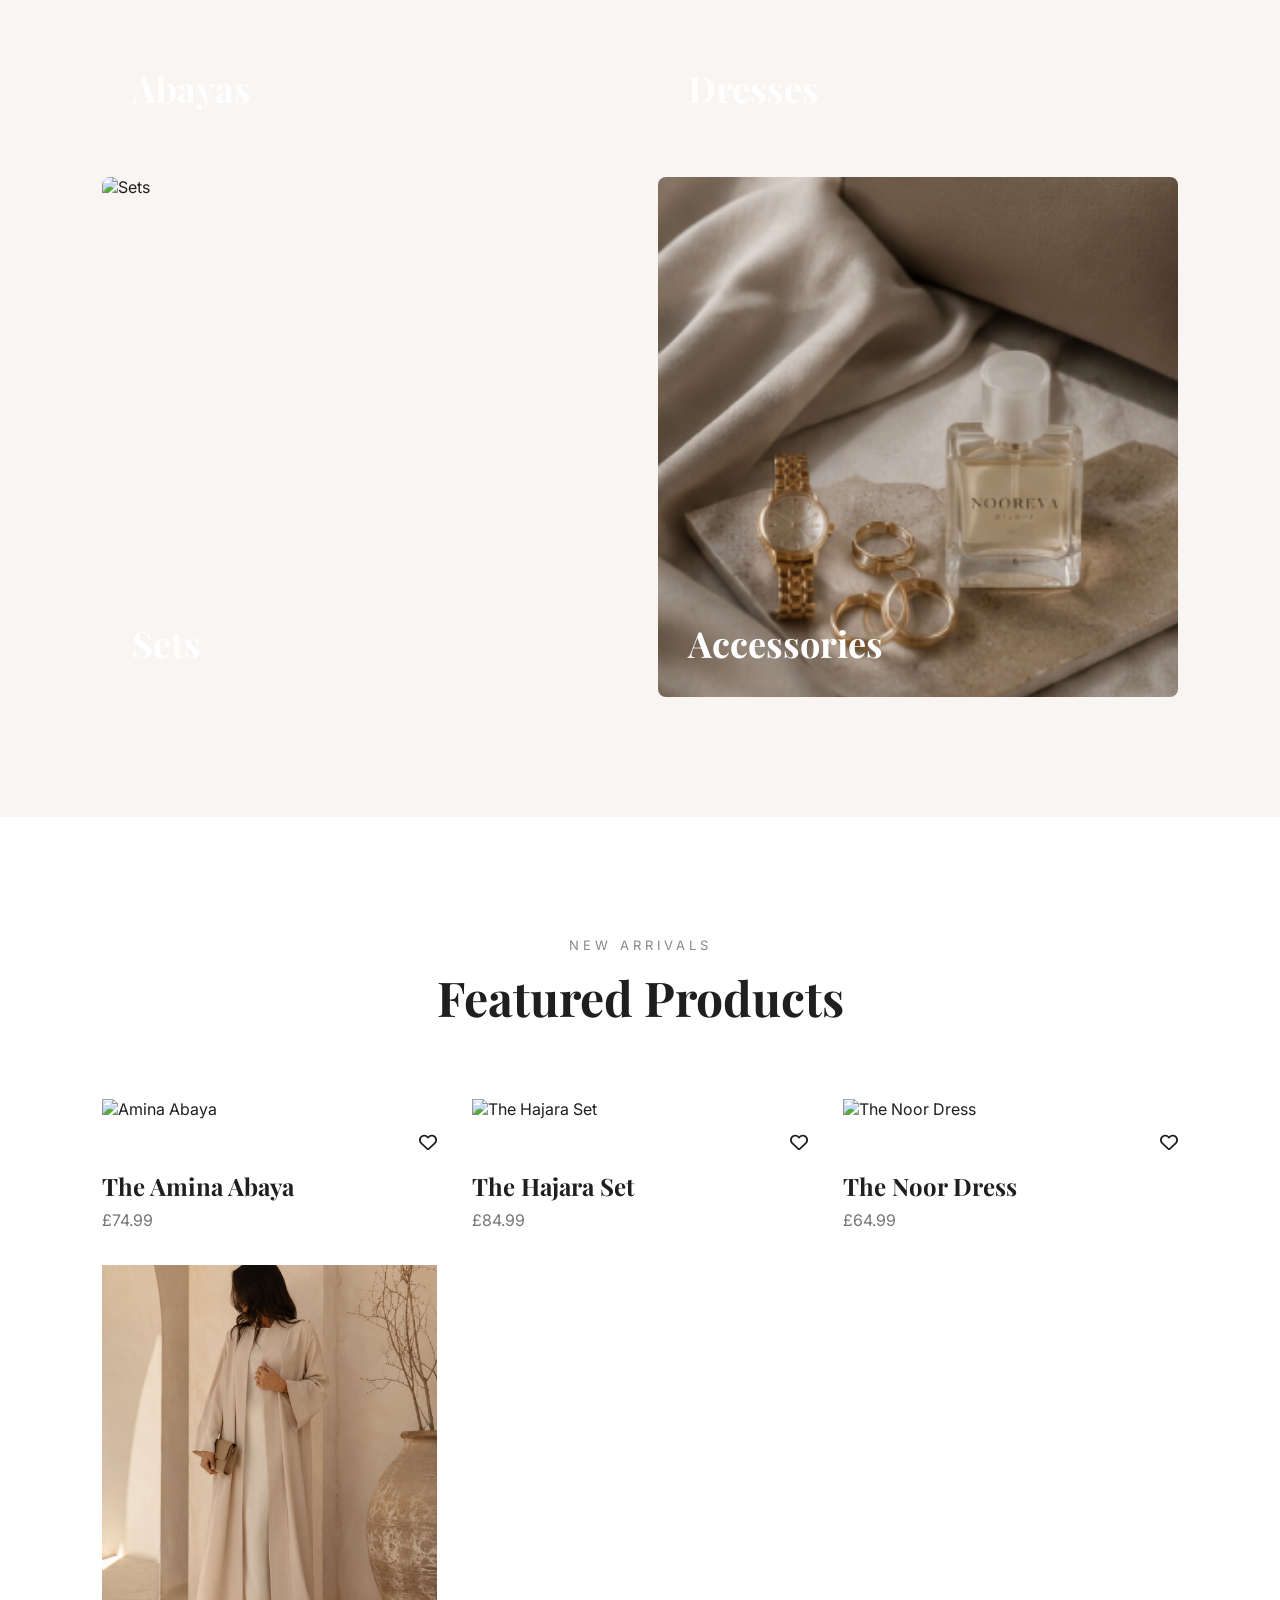
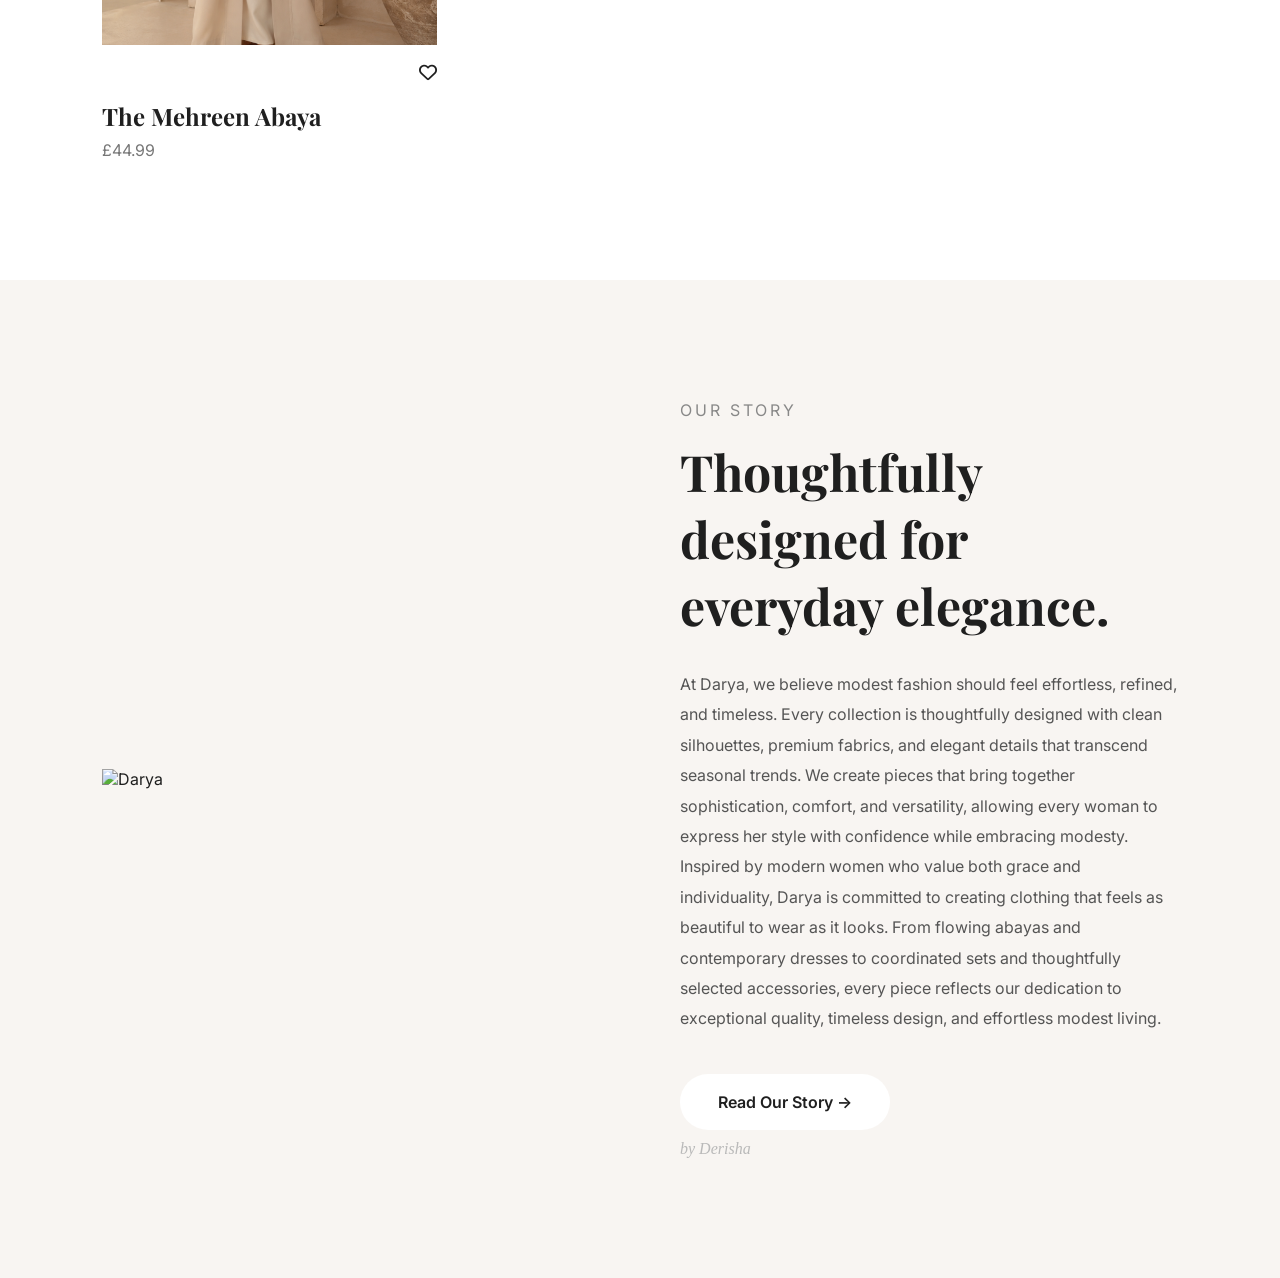
==== commit 61576d86: "Change logo image format and update heart icon" ====
--- a/index.html
+++ b/index.html
@@ -29,7 +29,7 @@
 
 <a href="index.html" class="logo">
 
-<img src="images/logo.png" alt="Darya Logo" class="logo-image">
+<img src="images/logo.jpeg" alt="Darya Logo" class="logo-image">
 
 <p class="brand-signature">
 by Derisha
@@ -51,7 +51,7 @@
 
 <div class="header-icons">
 
-<a href="#">♡</a>
+<a href="#">❤</a>
 
 <a href="#">👜</a>
 
